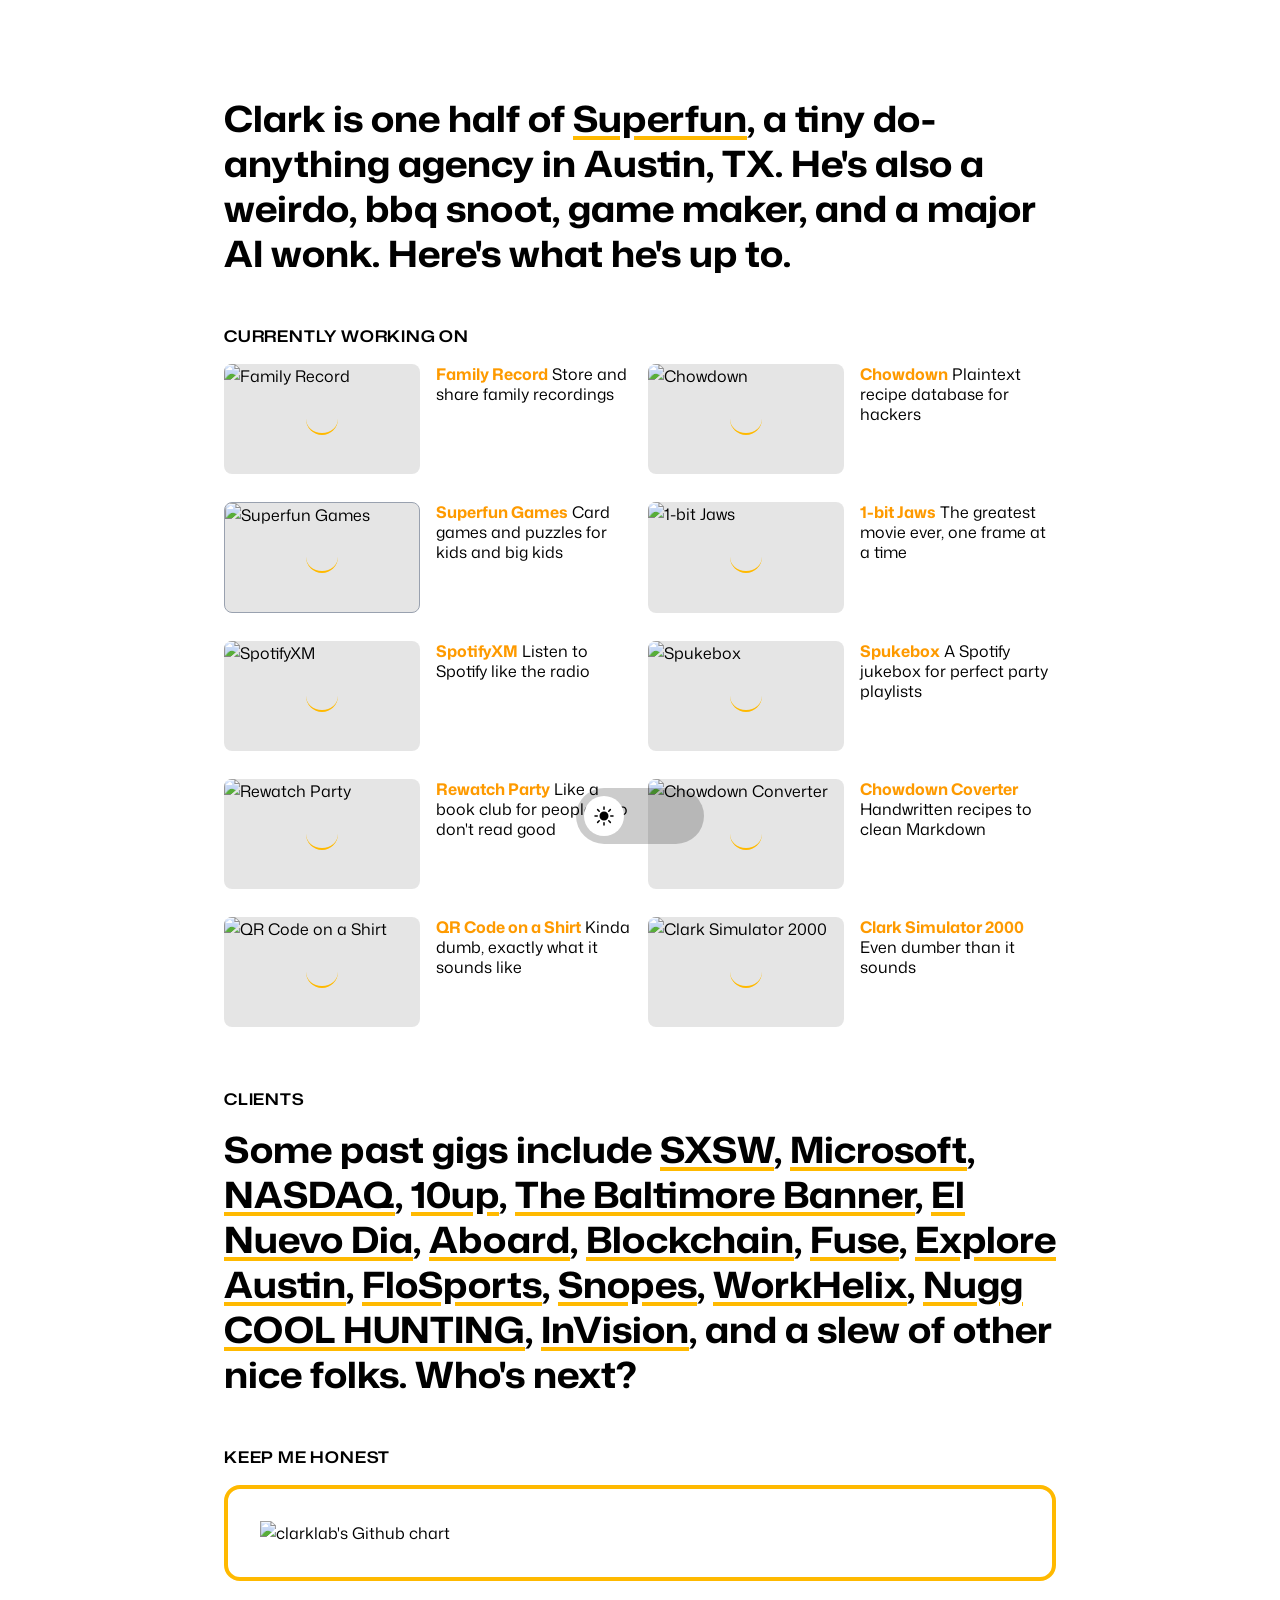
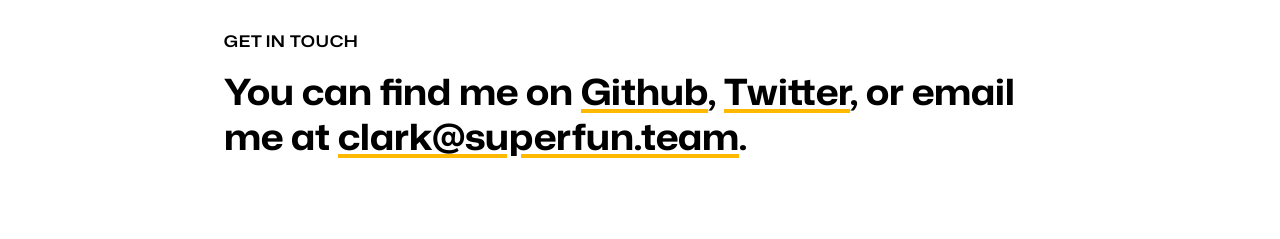
==== index.html @ 0347ea2f "style" ====
<!DOCTYPE html>
<html lang="en" class="light">
<head>
  <meta charset="UTF-8" />
  <meta name="viewport" content="width=device-width, initial-scale=1.0" />
  <title>Clarklab (The work of Clark Wimberly from Superfun)</title>
  <meta property="og:image" content="/unfurl.png">

  <link rel="preconnect" href="https://fonts.googleapis.com">
  <link rel="preconnect" href="https://fonts.gstatic.com" crossorigin>
  <link href="https://fonts.googleapis.com/css2?family=Mona+Sans:wdth,wght@75..125,200..900&display=swap" rel="stylesheet">
  <link href="https://fonts.googleapis.com/css2?family=Doto:wght@200..900&display=swap" rel="stylesheet">

  <!-- Monaspace fonts from Fontsource CDN -->
  <link href="https://cdn.jsdelivr.net/npm/@fontsource/monaspace-neon@5.2.5/index.css" rel="stylesheet">
  <link href="https://cdn.jsdelivr.net/npm/@fontsource/monaspace-argon@5.2.5/index.css" rel="stylesheet">
  <link href="https://cdn.jsdelivr.net/npm/@fontsource/monaspace-xenon@5.2.5/index.css" rel="stylesheet">
  <link href="https://cdn.jsdelivr.net/npm/@fontsource/monaspace-radon@5.2.5/index.css" rel="stylesheet">
  <link href="https://cdn.jsdelivr.net/npm/@fontsource/monaspace-krypton@5.2.5/index.css" rel="stylesheet">

  <link href="src/output.css" rel="stylesheet">
  
  <script type="module">
    import monaspaceFont from 'https://cdn.jsdelivr.net/npm/monaspace-font@0.0.2/+esm'
  </script>
</head>
<body class="light p-8 space-y-12 max-w-4xl mx-auto font-sans dark:bg-black ink:bg-gray-300 fun:bg-red-400">

  <section class="intro lead mt-8 md:mt-16">
    <h1 class="text-2xl sm:text-4xl leading-tight font-bold mb-4 font-stretch-semi-expanded">Clark is one half of <a target="_blank" href="https://superfun.team">Superfun</a>, a tiny do-anything agency in Austin, TX. He's also a weirdo, bbq snoot, game maker, and a major AI wonk. Here's what he's up to.</h1>
  </section>

  <section class="currently">
    <h1 class="text-base font-bold mb-4 font-stretch-expanded font-semibold uppercase tracking-wider">Currently Working On</h1>
    <ul class="space-y-1 grid grid-cols-1 md:grid-cols-2 gap-4">
      <li><a class="grid gap-4 grid-cols-2" target="_blank" href="https://familyrecord.app/">
        <div class="thumb aspect-video w-full bg-black/10 rounded-lg mb-2 flex items-center justify-center relative">
          <img src="https://familyrecord.app/images/social.png" class="absolute inset-0 w-full h-full object-cover rounded-lg z-10" alt="Family Record" />
          <div class="animate-spin rounded-full h-8 w-8 border-b-2 border-amber-400 z-1 relative"></div>
        </div>
        <p class="leading-tight"><strong>Family Record</strong> Store and share family recordings</p>
      </a></li>
      <li><a class="grid gap-4 grid-cols-2" target="_blank" href="https://chowdown.io">
        <div class="thumb aspect-video w-full bg-black/10 rounded-lg mb-2 flex items-center justify-center relative">
          <img src="https://chowdown.io/assets/social.png" class="absolute inset-0 w-full h-full object-cover rounded-lg z-10" alt="Chowdown" />
          <div class="animate-spin rounded-full h-8 w-8 border-b-2 border-amber-400 z-1 relative"></div>
        </div>
        <p class="leading-tight"><strong>Chowdown</strong> Plaintext recipe database for hackers</p>
      </a></li>
      <li><a class="grid gap-4 grid-cols-2" target="_blank" href="https://superfun.games">
        <div class="thumb aspect-video w-full bg-black/10 rounded-lg mb-2 flex items-center justify-center relative border border-gray-400">
          <img src="https://superfun.games/wp-content/themes/superfun-games/images/social.png" class="absolute inset-0 w-full h-full object-cover rounded-lg z-10" alt="Superfun Games" />
          <div class="animate-spin rounded-full h-8 w-8 border-b-2 border-amber-400 z-1 relative"></div>
        </div>
        <p class="leading-tight"><strong>Superfun Games</strong> Card games and puzzles for kids and big kids</p>
      </a></li>
      <li><a class="grid gap-4 grid-cols-2" target="_blank" href="https://jaws.superfun.games">
        <div class="thumb aspect-video w-full bg-black/10 rounded-lg mb-2 flex items-center justify-center relative">
          <img src="https://jaws.superfun.games/unfurl.png" class="absolute inset-0 w-full h-full object-cover rounded-lg z-10" alt="1-bit Jaws" />
          <div class="animate-spin rounded-full h-8 w-8 border-b-2 border-amber-400 z-1 relative"></div>
        </div>
        <p class="leading-tight"><strong>1-bit Jaws</strong> The greatest movie ever, one frame at a time</p>
      </a></li>
      <li><a class="grid gap-4 grid-cols-2" target="_blank" href="https://spotify-xm.superfun.games">
        <div class="thumb aspect-video w-full bg-black/10 rounded-lg mb-2 flex items-center justify-center relative">
          <img src="https://spotify-xm.superfun.games/unfurl.png" class="absolute inset-0 w-full h-full object-cover rounded-lg z-10" alt="SpotifyXM" />
          <div class="animate-spin rounded-full h-8 w-8 border-b-2 border-amber-400 z-1 relative"></div>
        </div>
        <p class="leading-tight"><strong>SpotifyXM</strong> Listen to Spotify like the radio</p>
      </a></li>
      <li><a class="grid gap-4 grid-cols-2" target="_blank" href="https://spukebox.superfun.games">
        <div class="thumb aspect-video w-full bg-black/10 rounded-lg mb-2 flex items-center justify-center relative">
          <img src="https://spukebox.superfun.games/unfurl.png" class="absolute inset-0 w-full h-full object-cover rounded-lg z-10" alt="Spukebox" />
          <div class="animate-spin rounded-full h-8 w-8 border-b-2 border-amber-400 z-1 relative"></div>
        </div>
        <p class="leading-tight"><strong>Spukebox</strong> A Spotify jukebox for perfect party playlists</p>
      </a></li>
      <li><a class="grid gap-4 grid-cols-2" target="_blank" href="https://rewatch.party">
        <div class="thumb aspect-video w-full bg-black/10 rounded-lg mb-2 flex items-center justify-center relative">
          <img src="https://rewatch.party/social-unfurl.png" class="absolute inset-0 w-full h-full object-cover rounded-lg z-10" alt="Rewatch Party" />
          <div class="animate-spin rounded-full h-8 w-8 border-b-2 border-amber-400 z-1 relative"></div>
        </div>
        <p class="leading-tight"><strong>Rewatch Party</strong> Like a book club for people who don't read good</p>
      </a></li>
      <li><a class="grid gap-4 grid-cols-2" target="_blank" href="https://make.chowdown.io">
        <div class="thumb aspect-video w-full bg-black/10 rounded-lg mb-2 flex items-center justify-center relative">
          <img src="https://make.chowdown.io/share-image.png" class="absolute inset-0 w-full h-full object-cover rounded-lg z-10" alt="Chowdown Converter" />
          <div class="animate-spin rounded-full h-8 w-8 border-b-2 border-amber-400 z-1 relative"></div>
        </div>
        <p class="leading-tight"><strong>Chowdown Coverter</strong> Handwritten recipes to clean Markdown</p>
      </a></li>
      <li><a class="grid gap-4 grid-cols-2" target="_blank" href="https://qrcodeonashirt.com">
        <div class="thumb aspect-video w-full bg-black/10 rounded-lg mb-2 flex items-center justify-center relative">
          <img src="https://qrcodeonashirt.com/social_unfurl.png" class="absolute inset-0 w-full h-full object-cover rounded-lg z-10" alt="QR Code on a Shirt" />
          <div class="animate-spin rounded-full h-8 w-8 border-b-2 border-amber-400 z-1 relative"></div>
        </div>
        <p class="leading-tight"><strong>QR Code on a Shirt</strong> Kinda dumb, exactly what it sounds like</p>
      </a></li>
      <li><a class="grid gap-4 grid-cols-2" target="_blank" href="https://clark-simulator-2000.superfun.games/">
        <div class="thumb aspect-video w-full bg-black/10 rounded-lg mb-2 flex items-center justify-center relative">
          <img src="https://clark-simulator-2000.superfun.games/assets/social.png" class="absolute inset-0 w-full h-full object-cover rounded-lg z-10" alt="Clark Simulator 2000" />
          <div class="animate-spin rounded-full h-8 w-8 border-b-2 border-amber-400 z-1 relative"></div>
        </div>
        <p class="leading-tight"><strong>Clark Simulator 2000</strong> Even dumber than it sounds</p>
      </a></li>
    
    </ul>
  </section>

  <section class="clients lead">
    <h1 class="text-base font-bold mb-4 font-stretch-expanded font-semibold uppercase tracking-wider">Clients</h1>
    <h1 class="text-2xl sm:text-4xl leading-tight font-bold mb-4 font-stretch-semi-expanded">Some past gigs include <a target="_blank" href="https://sxsw.com">SXSW</a>, <a target="_blank" href="https://microsoft.com">Microsoft</a>, <a target="_blank" href="https://nasdaq.com">NASDAQ</a>, <a target="_blank" href="https://10up.com">10up</a>, <a target="_blank" href="https://thebaltimorebanner.com">The Baltimore Banner</a>, <a target="_blank" href="https://www.elnuevodia.com/">El Nuevo Dia</a>, <a target="_blank" href="https://aboard.com">Aboard</a>, <a target="_blank" href="https://blockchain.com">Blockchain</a>, <a target="_blank" href="https://www.fuseautotech.com/">Fuse</a>, <a target="_blank" href="https://exploreaustin.org">Explore Austin</a>, <a target="_blank" href="https://www.flosports.tv/">FloSports</a>, <a target="_blank" href="https://snopes.com">Snopes</a>, <a target="_blank" href="https://workhelix.com">WorkHelix</a>, <a target="_blank" href="https://getnugg.com/">Nugg</a> <a target="_blank" href="https://coolhunting.com">COOL HUNTING</a>, <a target="_blank" href="https://invisionapp.com">InVision</a>, and a slew of other nice folks. Who's next?</h1>
  </section>

  <section class=github">
    <h1 class="text-base font-bold mb-4 font-stretch-expanded font-semibold uppercase tracking-wider">Keep me honest</h1>
    <div class="w-full p-3 sm:p-8 rounded-2xl border-4 border-amber-400 bg-white">
      <a target="_blank" href="https://github.com/clarklab"><img class="w-full" src="http://ghchart.rshah.org/clarklab" alt="clarklab's Github chart" /></a>
    </div>
  </section>

  <section class="contact lead">
    <h1 class="text-base font-bold mb-4 font-stretch-expanded font-semibold uppercase tracking-wider">Get in Touch</h1>
    <p class="text-2xl sm:text-4xl leading-tight font-bold mb-4 font-stretch-semi-expanded">You can find me on <a target="_blank" href="https://github.com/clarklab">Github</a>, <a target="_blank" href="https://x.com/clarklab">Twitter</a>, or email me at <a target="_blank" href="mailto:clark@superfun.games">clark@superfun.team</a>.</p>
  </section>

  <div class="toggle-container fixed inset-0 z-10 pointer-events-none">
  <div class="toggle-switch absolute bottom-2 left-1/2 -translate-x-1/2 z-10 p-2 rounded-full bg-black/20 dark:bg-white/20 w-32 cursor-pointer pointer-events-auto">
    <div class="pip bg-white rounded-full p-2 inline-flex items-center justify-center relative left-0 transition-all duration-300">
      <svg xmlns="http://www.w3.org/2000/svg" viewBox="0 0 24 24" fill="currentColor" class="light size-6">
        <path d="M12 2.25a.75.75 0 0 1 .75.75v2.25a.75.75 0 0 1-1.5 0V3a.75.75 0 0 1 .75-.75ZM7.5 12a4.5 4.5 0 1 1 9 0 4.5 4.5 0 0 1-9 0ZM18.894 6.166a.75.75 0 0 0-1.06-1.06l-1.591 1.59a.75.75 0 1 0 1.06 1.061l1.591-1.59ZM21.75 12a.75.75 0 0 1-.75.75h-2.25a.75.75 0 0 1 0-1.5H21a.75.75 0 0 1 .75.75ZM17.834 18.894a.75.75 0 0 0 1.06-1.06l-1.59-1.591a.75.75 0 1 0-1.061 1.06l1.59 1.591ZM12 18a.75.75 0 0 1 .75.75V21a.75.75 0 0 1-1.5 0v-2.25A.75.75 0 0 1 12 18ZM7.758 17.303a.75.75 0 0 0-1.061-1.06l-1.591 1.59a.75.75 0 0 0 1.06 1.061l1.591-1.59ZM6 12a.75.75 0 0 1-.75.75H3a.75.75 0 0 1 0-1.5h2.25A.75.75 0 0 1 6 12ZM6.697 7.757a.75.75 0 0 0 1.06-1.06l-1.59-1.591a.75.75 0 0 0-1.061 1.06l1.59 1.591Z" />
      </svg>

      <svg xmlns="http://www.w3.org/2000/svg" viewBox="0 0 24 24" fill="currentColor" class="dark hidden size-6 !text-black">
        <path fill-rule="evenodd" d="M9.528 1.718a.75.75 0 0 1 .162.819A8.97 8.97 0 0 0 9 6a9 9 0 0 0 9 9 8.97 8.97 0 0 0 3.463-.69.75.75 0 0 1 .981.98 10.503 10.503 0 0 1-9.694 6.46c-5.799 0-10.5-4.7-10.5-10.5 0-4.368 2.667-8.112 6.46-9.694a.75.75 0 0 1 .818.162Z" clip-rule="evenodd" />
      </svg>
      
      <svg xmlns="http://www.w3.org/2000/svg" viewBox="0 0 24 24" fill="currentColor" class="ink hidden size-6">
        <path fill-rule="evenodd" d="M2.25 6a3 3 0 0 1 3-3h13.5a3 3 0 0 1 3 3v12a3 3 0 0 1-3 3H5.25a3 3 0 0 1-3-3V6Zm3.97.97a.75.75 0 0 1 1.06 0l2.25 2.25a.75.75 0 0 1 0 1.06l-2.25 2.25a.75.75 0 0 1-1.06-1.06l1.72-1.72-1.72-1.72a.75.75 0 0 1 0-1.06Zm4.28 4.28a.75.75 0 0 0 0 1.5h3a.75.75 0 0 0 0-1.5h-3Z" clip-rule="evenodd" />
      </svg>
      
      <svg xmlns="http://www.w3.org/2000/svg" viewBox="0 0 24 24" fill="currentColor" class="fun hidden size-6">
        <path fill-rule="evenodd" d="M12 2.25c-5.385 0-9.75 4.365-9.75 9.75s4.365 9.75 9.75 9.75 9.75-4.365 9.75-9.75S17.385 2.25 12 2.25Zm-2.625 6c-.54 0-.828.419-.936.634a1.96 1.96 0 0 0-.189.866c0 .298.059.605.189.866.108.215.395.634.936.634.54 0 .828-.419.936-.634.13-.26.189-.568.189-.866 0-.298-.059-.605-.189-.866-.108-.215-.395-.634-.936-.634Zm4.314.634c.108-.215.395-.634.936-.634.54 0 .828.419.936.634.13.26.189.568.189.866 0 .298-.059.605-.189.866-.108.215-.395.634-.936.634-.54 0-.828-.419-.936-.634a1.96 1.96 0 0 1-.189-.866c0-.298.059-.605.189-.866Zm2.023 6.828a.75.75 0 1 0-1.06-1.06 3.75 3.75 0 0 1-5.304 0 .75.75 0 0 0-1.06 1.06 5.25 5.25 0 0 0 7.424 0Z" clip-rule="evenodd" />
      </svg>
    </div>
  </div>
  </div>

  <div id="shade" class="fixed inset-0 z-1"></div>

  <script src="https://cdn.jsdelivr.net/npm/three@0.134.0/build/three.min.js"></script>
<script src="https://cdn.jsdelivr.net/npm/vanta@0.5.24/dist/vanta.dots.min.js"></script>
<script>
let vantaEffect = VANTA.DOTS({
  el: "#shade",
  mouseControls: true,
  touchControls: true,
  gyroControls: false,
  minHeight: 200.00,
  minWidth: 200.00,
  scale: 1.00,
  scaleMobile: 1.00,
  color: 0xffb900,
  color2: 0xffb900,
  backgroundColor: 0xffffff,
  showLines: false
})
</script>

<script>
  document.addEventListener('DOMContentLoaded', () => {
    const toggleSwitch = document.querySelector('.toggle-switch');
    const pip = document.querySelector('.pip');
    const lightIcon = document.querySelector('svg.light');
    const darkIcon = document.querySelector('svg.dark');
    const inkIcon = document.querySelector('svg.ink');
    const funIcon = document.querySelector('svg.fun');
    const body = document.body;
    const html = document.documentElement;

    // Define the states
    const states = ['light', 'dark', 'ink', 'fun'];
    const positions = ['left-0', 'left-[1.5rem]', 'left-[3rem]', 'left-[4.5rem]'];
    const icons = [lightIcon, darkIcon, inkIcon, funIcon];
    const backgroundColors = [0xffffff, 0x000000, 0xd1d5dc, 0xff6467]; // light, dark, ink, fun

    // Load saved state from localStorage, default to 0 (light)
    let currentState = parseInt(localStorage.getItem('monaspace-theme') || '0');
    
    // Apply the saved state on page load
    function applyState(state) {
      // Hide all icons first
      icons.forEach(icon => icon.classList.add('hidden'));
      // Remove all position classes
      positions.forEach(pos => pip.classList.remove(pos));
      // Remove all state classes
      states.forEach(st => {
        body.classList.remove(st);
        html.classList.remove(st);
      });

      // Apply current state
      icons[state].classList.remove('hidden');
      pip.classList.add(positions[state]);
      body.classList.add(states[state]);
      html.classList.add(states[state]);

      // Update VANTA background color
      if (vantaEffect) {
        vantaEffect.setOptions({
          backgroundColor: backgroundColors[state]
        });
      }
    }

    // Apply the initial state
    applyState(currentState);

    toggleSwitch.addEventListener('click', () => {
      // Hide current icon
      icons[currentState].classList.add('hidden');
      
      // Remove current position class from pip
      pip.classList.remove(positions[currentState]);
      
      // Remove current state class from body and html
      body.classList.remove(states[currentState]);
      html.classList.remove(states[currentState]);

      // Move to next state (loop back to 0 after 3)
      currentState = (currentState + 1) % 4;
      
      // Save to localStorage
      localStorage.setItem('monaspace-theme', currentState.toString());

      // Show new icon
      icons[currentState].classList.remove('hidden');
      
      // Add new position class to pip
      pip.classList.add(positions[currentState]);
      
      // Add new state class to body and html
      body.classList.add(states[currentState]);
      html.classList.add(states[currentState]);

      // Update VANTA background color
      if (vantaEffect) {
        vantaEffect.setOptions({
          backgroundColor: backgroundColors[currentState]
        });
      }
    });

    const allLinks = document.querySelectorAll('a');

    allLinks.forEach(link => {
      link.addEventListener('mouseenter', () => {
        allLinks.forEach(otherLink => {
          if (otherLink !== link) {
            otherLink.classList.add('not-hover');
          }
        });
      });

      link.addEventListener('mouseleave', () => {
        allLinks.forEach(otherLink => {
          otherLink.classList.remove('not-hover');
        });
      });
    });
  });
</script>
  
</body>
</html>
---- src/output.css ----
/*! tailwindcss v4.1.10 | MIT License | https://tailwindcss.com */
@layer properties;
@layer theme, base, components, utilities;
@layer theme {
  :root, :host {
    --font-sans: ui-sans-serif, system-ui, sans-serif, "Apple Color Emoji",
      "Segoe UI Emoji", "Segoe UI Symbol", "Noto Color Emoji";
    --font-mono: ui-monospace, SFMono-Regular, Menlo, Monaco, Consolas, "Liberation Mono",
      "Courier New", monospace;
    --color-red-400: oklch(70.4% 0.191 22.216);
    --color-red-800: oklch(44.4% 0.177 26.899);
    --color-amber-400: oklch(82.8% 0.189 84.429);
    --color-amber-500: oklch(76.9% 0.188 70.08);
    --color-yellow-400: oklch(85.2% 0.199 91.936);
    --color-gray-300: oklch(87.2% 0.01 258.338);
    --color-gray-400: oklch(70.7% 0.022 261.325);
    --color-gray-800: oklch(27.8% 0.033 256.848);
    --color-black: #000;
    --color-white: #fff;
    --spacing: 0.25rem;
    --container-4xl: 56rem;
    --text-base: 1rem;
    --text-base--line-height: calc(1.5 / 1);
    --text-2xl: 1.5rem;
    --text-2xl--line-height: calc(2 / 1.5);
    --text-4xl: 2.25rem;
    --text-4xl--line-height: calc(2.5 / 2.25);
    --font-weight-normal: 400;
    --font-weight-semibold: 600;
    --font-weight-bold: 700;
    --tracking-wider: 0.05em;
    --leading-tight: 1.25;
    --radius-lg: 0.5rem;
    --radius-2xl: 1rem;
    --animate-spin: spin 1s linear infinite;
    --aspect-video: 16 / 9;
    --default-transition-duration: 150ms;
    --default-transition-timing-function: cubic-bezier(0.4, 0, 0.2, 1);
    --default-font-family: var(--font-sans);
    --default-mono-font-family: var(--font-mono);
  }
}
@layer base {
  *, ::after, ::before, ::backdrop, ::file-selector-button {
    box-sizing: border-box;
    margin: 0;
    padding: 0;
    border: 0 solid;
  }
  html, :host {
    line-height: 1.5;
    -webkit-text-size-adjust: 100%;
    tab-size: 4;
    font-family: var(--default-font-family, ui-sans-serif, system-ui, sans-serif, "Apple Color Emoji", "Segoe UI Emoji", "Segoe UI Symbol", "Noto Color Emoji");
    font-feature-settings: var(--default-font-feature-settings, normal);
    font-variation-settings: var(--default-font-variation-settings, normal);
    -webkit-tap-highlight-color: transparent;
  }
  hr {
    height: 0;
    color: inherit;
    border-top-width: 1px;
  }
  abbr:where([title]) {
    -webkit-text-decoration: underline dotted;
    text-decoration: underline dotted;
  }
  h1, h2, h3, h4, h5, h6 {
    font-size: inherit;
    font-weight: inherit;
  }
  a {
    color: inherit;
    -webkit-text-decoration: inherit;
    text-decoration: inherit;
  }
  b, strong {
    font-weight: bolder;
  }
  code, kbd, samp, pre {
    font-family: var(--default-mono-font-family, ui-monospace, SFMono-Regular, Menlo, Monaco, Consolas, "Liberation Mono", "Courier New", monospace);
    font-feature-settings: var(--default-mono-font-feature-settings, normal);
    font-variation-settings: var(--default-mono-font-variation-settings, normal);
    font-size: 1em;
  }
  small {
    font-size: 80%;
  }
  sub, sup {
    font-size: 75%;
    line-height: 0;
    position: relative;
    vertical-align: baseline;
  }
  sub {
    bottom: -0.25em;
  }
  sup {
    top: -0.5em;
  }
  table {
    text-indent: 0;
    border-color: inherit;
    border-collapse: collapse;
  }
  :-moz-focusring {
    outline: auto;
  }
  progress {
    vertical-align: baseline;
  }
  summary {
    display: list-item;
  }
  ol, ul, menu {
    list-style: none;
  }
  img, svg, video, canvas, audio, iframe, embed, object {
    display: block;
    vertical-align: middle;
  }
  img, video {
    max-width: 100%;
    height: auto;
  }
  button, input, select, optgroup, textarea, ::file-selector-button {
    font: inherit;
    font-feature-settings: inherit;
    font-variation-settings: inherit;
    letter-spacing: inherit;
    color: inherit;
    border-radius: 0;
    background-color: transparent;
    opacity: 1;
  }
  :where(select:is([multiple], [size])) optgroup {
    font-weight: bolder;
  }
  :where(select:is([multiple], [size])) optgroup option {
    padding-inline-start: 20px;
  }
  ::file-selector-button {
    margin-inline-end: 4px;
  }
  ::placeholder {
    opacity: 1;
  }
  @supports (not (-webkit-appearance: -apple-pay-button))  or (contain-intrinsic-size: 1px) {
    ::placeholder {
      color: currentcolor;
      @supports (color: color-mix(in lab, red, red)) {
        color: color-mix(in oklab, currentcolor 50%, transparent);
      }
    }
  }
  textarea {
    resize: vertical;
  }
  ::-webkit-search-decoration {
    -webkit-appearance: none;
  }
  ::-webkit-date-and-time-value {
    min-height: 1lh;
    text-align: inherit;
  }
  ::-webkit-datetime-edit {
    display: inline-flex;
  }
  ::-webkit-datetime-edit-fields-wrapper {
    padding: 0;
  }
  ::-webkit-datetime-edit, ::-webkit-datetime-edit-year-field, ::-webkit-datetime-edit-month-field, ::-webkit-datetime-edit-day-field, ::-webkit-datetime-edit-hour-field, ::-webkit-datetime-edit-minute-field, ::-webkit-datetime-edit-second-field, ::-webkit-datetime-edit-millisecond-field, ::-webkit-datetime-edit-meridiem-field {
    padding-block: 0;
  }
  :-moz-ui-invalid {
    box-shadow: none;
  }
  button, input:where([type="button"], [type="reset"], [type="submit"]), ::file-selector-button {
    appearance: button;
  }
  ::-webkit-inner-spin-button, ::-webkit-outer-spin-button {
    height: auto;
  }
  [hidden]:where(:not([hidden="until-found"])) {
    display: none !important;
  }
}
@layer utilities {
  .pointer-events-auto {
    pointer-events: auto;
  }
  .pointer-events-none {
    pointer-events: none;
  }
  .visible {
    visibility: visible;
  }
  .absolute {
    position: absolute;
  }
  .fixed {
    position: fixed;
  }
  .relative {
    position: relative;
  }
  .inset-0 {
    inset: calc(var(--spacing) * 0);
  }
  .bottom-2 {
    bottom: calc(var(--spacing) * 2);
  }
  .bottom-8 {
    bottom: calc(var(--spacing) * 8);
  }
  .left-0 {
    left: calc(var(--spacing) * 0);
  }
  .left-1\/2 {
    left: calc(1/2 * 100%);
  }
  .left-\[1\.5rem\] {
    left: 1.5rem;
  }
  .left-\[3rem\] {
    left: 3rem;
  }
  .left-\[4\.5rem\] {
    left: 4.5rem;
  }
  .z-1 {
    z-index: 1;
  }
  .z-10 {
    z-index: 10;
  }
  .col-4 {
    grid-column: 4;
  }
  .col-8 {
    grid-column: 8;
  }
  .container {
    width: 100%;
    @media (width >= 40rem) {
      max-width: 40rem;
    }
    @media (width >= 48rem) {
      max-width: 48rem;
    }
    @media (width >= 64rem) {
      max-width: 64rem;
    }
    @media (width >= 80rem) {
      max-width: 80rem;
    }
    @media (width >= 96rem) {
      max-width: 96rem;
    }
  }
  .mx-auto {
    margin-inline: auto;
  }
  .mt-8 {
    margin-top: calc(var(--spacing) * 8);
  }
  .mb-2 {
    margin-bottom: calc(var(--spacing) * 2);
  }
  .mb-4 {
    margin-bottom: calc(var(--spacing) * 4);
  }
  .flex {
    display: flex;
  }
  .grid {
    display: grid;
  }
  .hidden {
    display: none;
  }
  .inline-flex {
    display: inline-flex;
  }
  .table {
    display: table;
  }
  .aspect-video {
    aspect-ratio: var(--aspect-video);
  }
  .size-6 {
    width: calc(var(--spacing) * 6);
    height: calc(var(--spacing) * 6);
  }
  .h-8 {
    height: calc(var(--spacing) * 8);
  }
  .h-dvh {
    height: 100dvh;
  }
  .h-full {
    height: 100%;
  }
  .w-8 {
    width: calc(var(--spacing) * 8);
  }
  .w-32 {
    width: calc(var(--spacing) * 32);
  }
  .w-full {
    width: 100%;
  }
  .max-w-4xl {
    max-width: var(--container-4xl);
  }
  .-translate-x-1\/2 {
    --tw-translate-x: calc(calc(1/2 * 100%) * -1);
    translate: var(--tw-translate-x) var(--tw-translate-y);
  }
  .transform {
    transform: var(--tw-rotate-x,) var(--tw-rotate-y,) var(--tw-rotate-z,) var(--tw-skew-x,) var(--tw-skew-y,);
  }
  .animate-spin {
    animation: var(--animate-spin);
  }
  .cursor-pointer {
    cursor: pointer;
  }
  .resize {
    resize: both;
  }
  .grid-cols-1 {
    grid-template-columns: repeat(1, minmax(0, 1fr));
  }
  .grid-cols-2 {
    grid-template-columns: repeat(2, minmax(0, 1fr));
  }
  .items-center {
    align-items: center;
  }
  .justify-center {
    justify-content: center;
  }
  .gap-4 {
    gap: calc(var(--spacing) * 4);
  }
  .space-y-1 {
    :where(& > :not(:last-child)) {
      --tw-space-y-reverse: 0;
      margin-block-start: calc(calc(var(--spacing) * 1) * var(--tw-space-y-reverse));
      margin-block-end: calc(calc(var(--spacing) * 1) * calc(1 - var(--tw-space-y-reverse)));
    }
  }
  .space-y-12 {
    :where(& > :not(:last-child)) {
      --tw-space-y-reverse: 0;
      margin-block-start: calc(calc(var(--spacing) * 12) * var(--tw-space-y-reverse));
      margin-block-end: calc(calc(var(--spacing) * 12) * calc(1 - var(--tw-space-y-reverse)));
    }
  }
  .rounded-2xl {
    border-radius: var(--radius-2xl);
  }
  .rounded-full {
    border-radius: calc(infinity * 1px);
  }
  .rounded-lg {
    border-radius: var(--radius-lg);
  }
  .border {
    border-style: var(--tw-border-style);
    border-width: 1px;
  }
  .border-4 {
    border-style: var(--tw-border-style);
    border-width: 4px;
  }
  .border-b-2 {
    border-bottom-style: var(--tw-border-style);
    border-bottom-width: 2px;
  }
  .border-amber-400 {
    border-color: var(--color-amber-400);
  }
  .border-gray-400 {
    border-color: var(--color-gray-400);
  }
  .bg-black\/10 {
    background-color: color-mix(in srgb, #000 10%, transparent);
    @supports (color: color-mix(in lab, red, red)) {
      background-color: color-mix(in oklab, var(--color-black) 10%, transparent);
    }
  }
  .bg-black\/20 {
    background-color: color-mix(in srgb, #000 20%, transparent);
    @supports (color: color-mix(in lab, red, red)) {
      background-color: color-mix(in oklab, var(--color-black) 20%, transparent);
    }
  }
  .bg-white {
    background-color: var(--color-white);
  }
  .object-cover {
    object-fit: cover;
  }
  .p-2 {
    padding: calc(var(--spacing) * 2);
  }
  .p-3 {
    padding: calc(var(--spacing) * 3);
  }
  .p-8 {
    padding: calc(var(--spacing) * 8);
  }
  .font-sans {
    font-family: var(--font-sans);
  }
  .text-2xl {
    font-size: var(--text-2xl);
    line-height: var(--tw-leading, var(--text-2xl--line-height));
  }
  .text-base {
    font-size: var(--text-base);
    line-height: var(--tw-leading, var(--text-base--line-height));
  }
  .leading-tight {
    --tw-leading: var(--leading-tight);
    line-height: var(--leading-tight);
  }
  .font-bold {
    --tw-font-weight: var(--font-weight-bold);
    font-weight: var(--font-weight-bold);
  }
  .font-semibold {
    --tw-font-weight: var(--font-weight-semibold);
    font-weight: var(--font-weight-semibold);
  }
  .tracking-wider {
    --tw-tracking: var(--tracking-wider);
    letter-spacing: var(--tracking-wider);
  }
  .\!text-black {
    color: var(--color-black) !important;
  }
  .uppercase {
    text-transform: uppercase;
  }
  .font-stretch-expanded {
    font-stretch: expanded;
  }
  .font-stretch-semi-expanded {
    font-stretch: semi-expanded;
  }
  .transition-all {
    transition-property: all;
    transition-timing-function: var(--tw-ease, var(--default-transition-timing-function));
    transition-duration: var(--tw-duration, var(--default-transition-duration));
  }
  .duration-300 {
    --tw-duration: 300ms;
    transition-duration: 300ms;
  }
  .sm\:p-8 {
    @media (width >= 40rem) {
      padding: calc(var(--spacing) * 8);
    }
  }
  .sm\:text-4xl {
    @media (width >= 40rem) {
      font-size: var(--text-4xl);
      line-height: var(--tw-leading, var(--text-4xl--line-height));
    }
  }
  .md\:mt-16 {
    @media (width >= 48rem) {
      margin-top: calc(var(--spacing) * 16);
    }
  }
  .md\:grid-cols-2 {
    @media (width >= 48rem) {
      grid-template-columns: repeat(2, minmax(0, 1fr));
    }
  }
  .dark\:bg-black {
    &:where(.dark, .dark *) {
      background-color: var(--color-black);
    }
  }
  .dark\:bg-white\/20 {
    &:where(.dark, .dark *) {
      background-color: color-mix(in srgb, #fff 20%, transparent);
      @supports (color: color-mix(in lab, red, red)) {
        background-color: color-mix(in oklab, var(--color-white) 20%, transparent);
      }
    }
  }
  .ink\:bg-gray-300 {
    &:where(.ink, .ink *) {
      background-color: var(--color-gray-300);
    }
  }
  .fun\:bg-red-400 {
    &:where(.fun, .fun *) {
      background-color: var(--color-red-400);
    }
  }
}
body {
  font-family: "Mona Sans", sans-serif;
}
section {
  position: relative;
  z-index: 10;
}
.currently a strong {
  --tw-font-weight: var(--font-weight-bold);
  font-weight: var(--font-weight-bold);
  color: var(--color-amber-500);
  transition-property: all;
  transition-timing-function: var(--tw-ease, var(--default-transition-timing-function));
  transition-duration: var(--tw-duration, var(--default-transition-duration));
  --tw-duration: 300ms;
  transition-duration: 300ms;
}
.lead a {
  text-decoration-line: underline;
  text-decoration-color: var(--color-amber-400);
  text-decoration-thickness: 4px;
  text-underline-offset: 4px;
  transition-property: all;
  transition-timing-function: var(--tw-ease, var(--default-transition-timing-function));
  transition-duration: var(--tw-duration, var(--default-transition-duration));
  --tw-duration: 300ms;
  transition-duration: 300ms;
}
a.not-hover {
  text-decoration-color: color-mix(in srgb, oklch(82.8% 0.189 84.429) 20%, transparent);
  @supports (color: color-mix(in lab, red, red)) {
    text-decoration-color: color-mix(in oklab, var(--color-amber-400) 20%, transparent);
  }
}
.dark {
  color: var(--color-white);
}
.dark .lead a {
  text-decoration-color: var(--color-yellow-400);
}
.dark .currently a strong {
  color: var(--color-yellow-400);
}
.dark .border-amber-400 {
  border-color: var(--color-yellow-400);
}
.dark a.not-hover {
  text-decoration-color: color-mix(in srgb, oklch(85.2% 0.199 91.936) 20%, transparent);
  @supports (color: color-mix(in lab, red, red)) {
    text-decoration-color: color-mix(in oklab, var(--color-yellow-400) 20%, transparent);
  }
}
.ink {
  font-family: "Doto", sans-serif;
  font-optical-sizing: auto;
  font-weight: 800;
  font-style: normal;
  font-variation-settings: "ROND" 0;
  color: var(--color-gray-800);
}
.ink img, .ink .thumb {
  --tw-grayscale: grayscale(100%);
  filter: var(--tw-blur,) var(--tw-brightness,) var(--tw-contrast,) var(--tw-grayscale,) var(--tw-hue-rotate,) var(--tw-invert,) var(--tw-saturate,) var(--tw-sepia,) var(--tw-drop-shadow,);
}
.ink .currently a {
  --tw-font-weight: var(--font-weight-normal);
  font-weight: var(--font-weight-normal);
}
.ink .currently a strong {
  --tw-font-weight: var(--font-weight-bold);
  font-weight: var(--font-weight-bold);
  color: var(--color-gray-800);
}
.ink .lead a {
  text-decoration-color: var(--color-gray-800);
}
.ink .border-amber-400 {
  border-color: var(--color-gray-800);
}
.ink a.not-hover {
  text-decoration-style: dashed;
}
.ink #shade {
  display: none;
}
.fun {
  font-family: "Monaspace Radon", sans-serif;
  font-optical-sizing: auto;
  font-weight: 600;
}
.fun .lead a {
  text-decoration-color: var(--color-white);
}
.fun .currently a strong {
  color: var(--color-white);
}
.fun .border-amber-400 {
  border-color: var(--color-red-800);
}
.fun a.not-hover {
  text-decoration-color: color-mix(in srgb, #fff 20%, transparent);
  @supports (color: color-mix(in lab, red, red)) {
    text-decoration-color: color-mix(in oklab, var(--color-white) 20%, transparent);
  }
}
@property --tw-translate-x {
  syntax: "*";
  inherits: false;
  initial-value: 0;
}
@property --tw-translate-y {
  syntax: "*";
  inherits: false;
  initial-value: 0;
}
@property --tw-translate-z {
  syntax: "*";
  inherits: false;
  initial-value: 0;
}
@property --tw-rotate-x {
  syntax: "*";
  inherits: false;
}
@property --tw-rotate-y {
  syntax: "*";
  inherits: false;
}
@property --tw-rotate-z {
  syntax: "*";
  inherits: false;
}
@property --tw-skew-x {
  syntax: "*";
  inherits: false;
}
@property --tw-skew-y {
  syntax: "*";
  inherits: false;
}
@property --tw-space-y-reverse {
  syntax: "*";
  inherits: false;
  initial-value: 0;
}
@property --tw-border-style {
  syntax: "*";
  inherits: false;
  initial-value: solid;
}
@property --tw-leading {
  syntax: "*";
  inherits: false;
}
@property --tw-font-weight {
  syntax: "*";
  inherits: false;
}
@property --tw-tracking {
  syntax: "*";
  inherits: false;
}
@property --tw-duration {
  syntax: "*";
  inherits: false;
}
@property --tw-blur {
  syntax: "*";
  inherits: false;
}
@property --tw-brightness {
  syntax: "*";
  inherits: false;
}
@property --tw-contrast {
  syntax: "*";
  inherits: false;
}
@property --tw-grayscale {
  syntax: "*";
  inherits: false;
}
@property --tw-hue-rotate {
  syntax: "*";
  inherits: false;
}
@property --tw-invert {
  syntax: "*";
  inherits: false;
}
@property --tw-opacity {
  syntax: "*";
  inherits: false;
}
@property --tw-saturate {
  syntax: "*";
  inherits: false;
}
@property --tw-sepia {
  syntax: "*";
  inherits: false;
}
@property --tw-drop-shadow {
  syntax: "*";
  inherits: false;
}
@property --tw-drop-shadow-color {
  syntax: "*";
  inherits: false;
}
@property --tw-drop-shadow-alpha {
  syntax: "<percentage>";
  inherits: false;
  initial-value: 100%;
}
@property --tw-drop-shadow-size {
  syntax: "*";
  inherits: false;
}
@keyframes spin {
  to {
    transform: rotate(360deg);
  }
}
@layer properties {
  @supports ((-webkit-hyphens: none) and (not (margin-trim: inline))) or ((-moz-orient: inline) and (not (color:rgb(from red r g b)))) {
    *, ::before, ::after, ::backdrop {
      --tw-translate-x: 0;
      --tw-translate-y: 0;
      --tw-translate-z: 0;
      --tw-rotate-x: initial;
      --tw-rotate-y: initial;
      --tw-rotate-z: initial;
      --tw-skew-x: initial;
      --tw-skew-y: initial;
      --tw-space-y-reverse: 0;
      --tw-border-style: solid;
      --tw-leading: initial;
      --tw-font-weight: initial;
      --tw-tracking: initial;
      --tw-duration: initial;
      --tw-blur: initial;
      --tw-brightness: initial;
      --tw-contrast: initial;
      --tw-grayscale: initial;
      --tw-hue-rotate: initial;
      --tw-invert: initial;
      --tw-opacity: initial;
      --tw-saturate: initial;
      --tw-sepia: initial;
      --tw-drop-shadow: initial;
      --tw-drop-shadow-color: initial;
      --tw-drop-shadow-alpha: 100%;
      --tw-drop-shadow-size: initial;
    }
  }
}
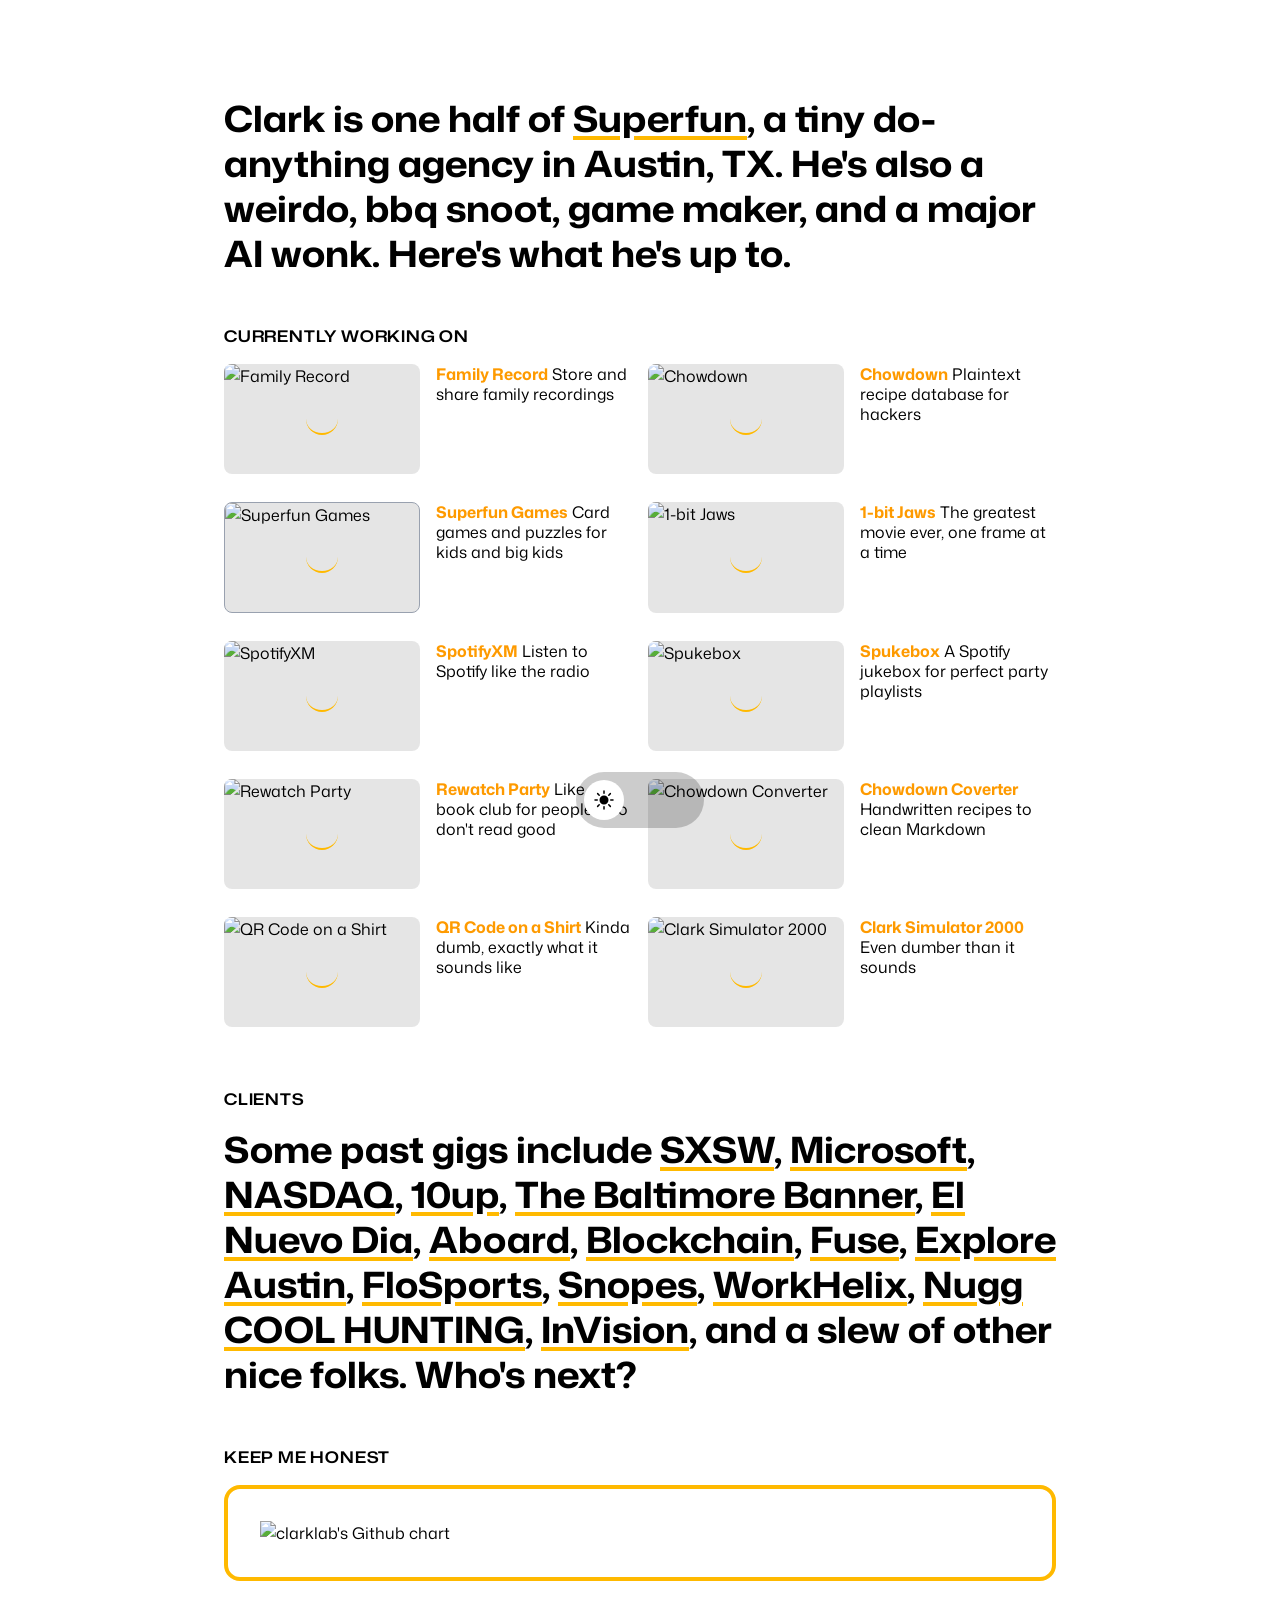
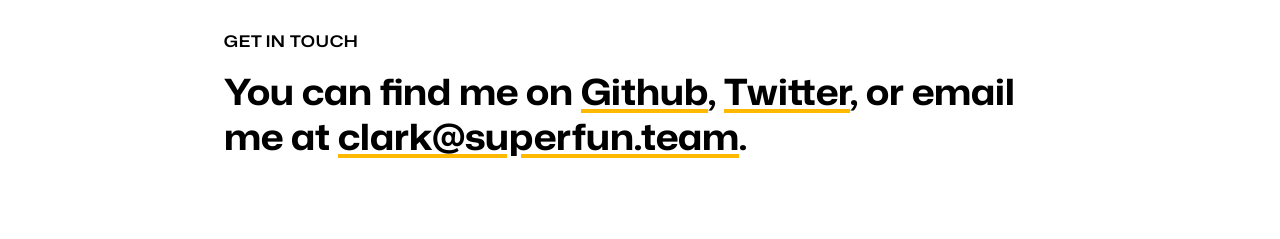
==== commit 347625a5: "style" ====
--- a/index.html
+++ b/index.html
@@ -124,8 +124,8 @@
     <p class="text-2xl sm:text-4xl leading-tight font-bold mb-4 font-stretch-semi-expanded">You can find me on <a target="_blank" href="https://github.com/clarklab">Github</a>, <a target="_blank" href="https://x.com/clarklab">Twitter</a>, or email me at <a target="_blank" href="mailto:clark@superfun.games">clark@superfun.team</a>.</p>
   </section>
 
-  <div class="toggle-container fixed inset-0 z-10 pointer-events-none">
-  <div class="toggle-switch absolute bottom-2 left-1/2 -translate-x-1/2 z-10 p-2 rounded-full bg-black/20 dark:bg-white/20 w-32 cursor-pointer pointer-events-auto">
+  <div class="toggle-container fixed top-0 bottom-0 left-0 right-0 z-10 pointer-events-none">
+  <div class="toggle-switch absolute bottom-6 left-1/2 -translate-x-1/2 z-10 p-2 rounded-full bg-black/20 dark:bg-white/20 w-32 cursor-pointer pointer-events-auto">
     <div class="pip bg-white rounded-full p-2 inline-flex items-center justify-center relative left-0 transition-all duration-300">
       <svg xmlns="http://www.w3.org/2000/svg" viewBox="0 0 24 24" fill="currentColor" class="light size-6">
         <path d="M12 2.25a.75.75 0 0 1 .75.75v2.25a.75.75 0 0 1-1.5 0V3a.75.75 0 0 1 .75-.75ZM7.5 12a4.5 4.5 0 1 1 9 0 4.5 4.5 0 0 1-9 0ZM18.894 6.166a.75.75 0 0 0-1.06-1.06l-1.591 1.59a.75.75 0 1 0 1.06 1.061l1.591-1.59ZM21.75 12a.75.75 0 0 1-.75.75h-2.25a.75.75 0 0 1 0-1.5H21a.75.75 0 0 1 .75.75ZM17.834 18.894a.75.75 0 0 0 1.06-1.06l-1.59-1.591a.75.75 0 1 0-1.061 1.06l1.59 1.591ZM12 18a.75.75 0 0 1 .75.75V21a.75.75 0 0 1-1.5 0v-2.25A.75.75 0 0 1 12 18ZM7.758 17.303a.75.75 0 0 0-1.061-1.06l-1.591 1.59a.75.75 0 0 0 1.06 1.061l1.591-1.59ZM6 12a.75.75 0 0 1-.75.75H3a.75.75 0 0 1 0-1.5h2.25A.75.75 0 0 1 6 12ZM6.697 7.757a.75.75 0 0 0 1.06-1.06l-1.59-1.591a.75.75 0 0 0-1.061 1.06l1.59 1.591Z" />
--- a/src/output.css
+++ b/src/output.css
@@ -207,8 +207,20 @@
   .inset-0 {
     inset: calc(var(--spacing) * 0);
   }
+  .top-0 {
+    top: calc(var(--spacing) * 0);
+  }
+  .right-0 {
+    right: calc(var(--spacing) * 0);
+  }
+  .bottom-0 {
+    bottom: calc(var(--spacing) * 0);
+  }
   .bottom-2 {
     bottom: calc(var(--spacing) * 2);
+  }
+  .bottom-6 {
+    bottom: calc(var(--spacing) * 6);
   }
   .bottom-8 {
     bottom: calc(var(--spacing) * 8);
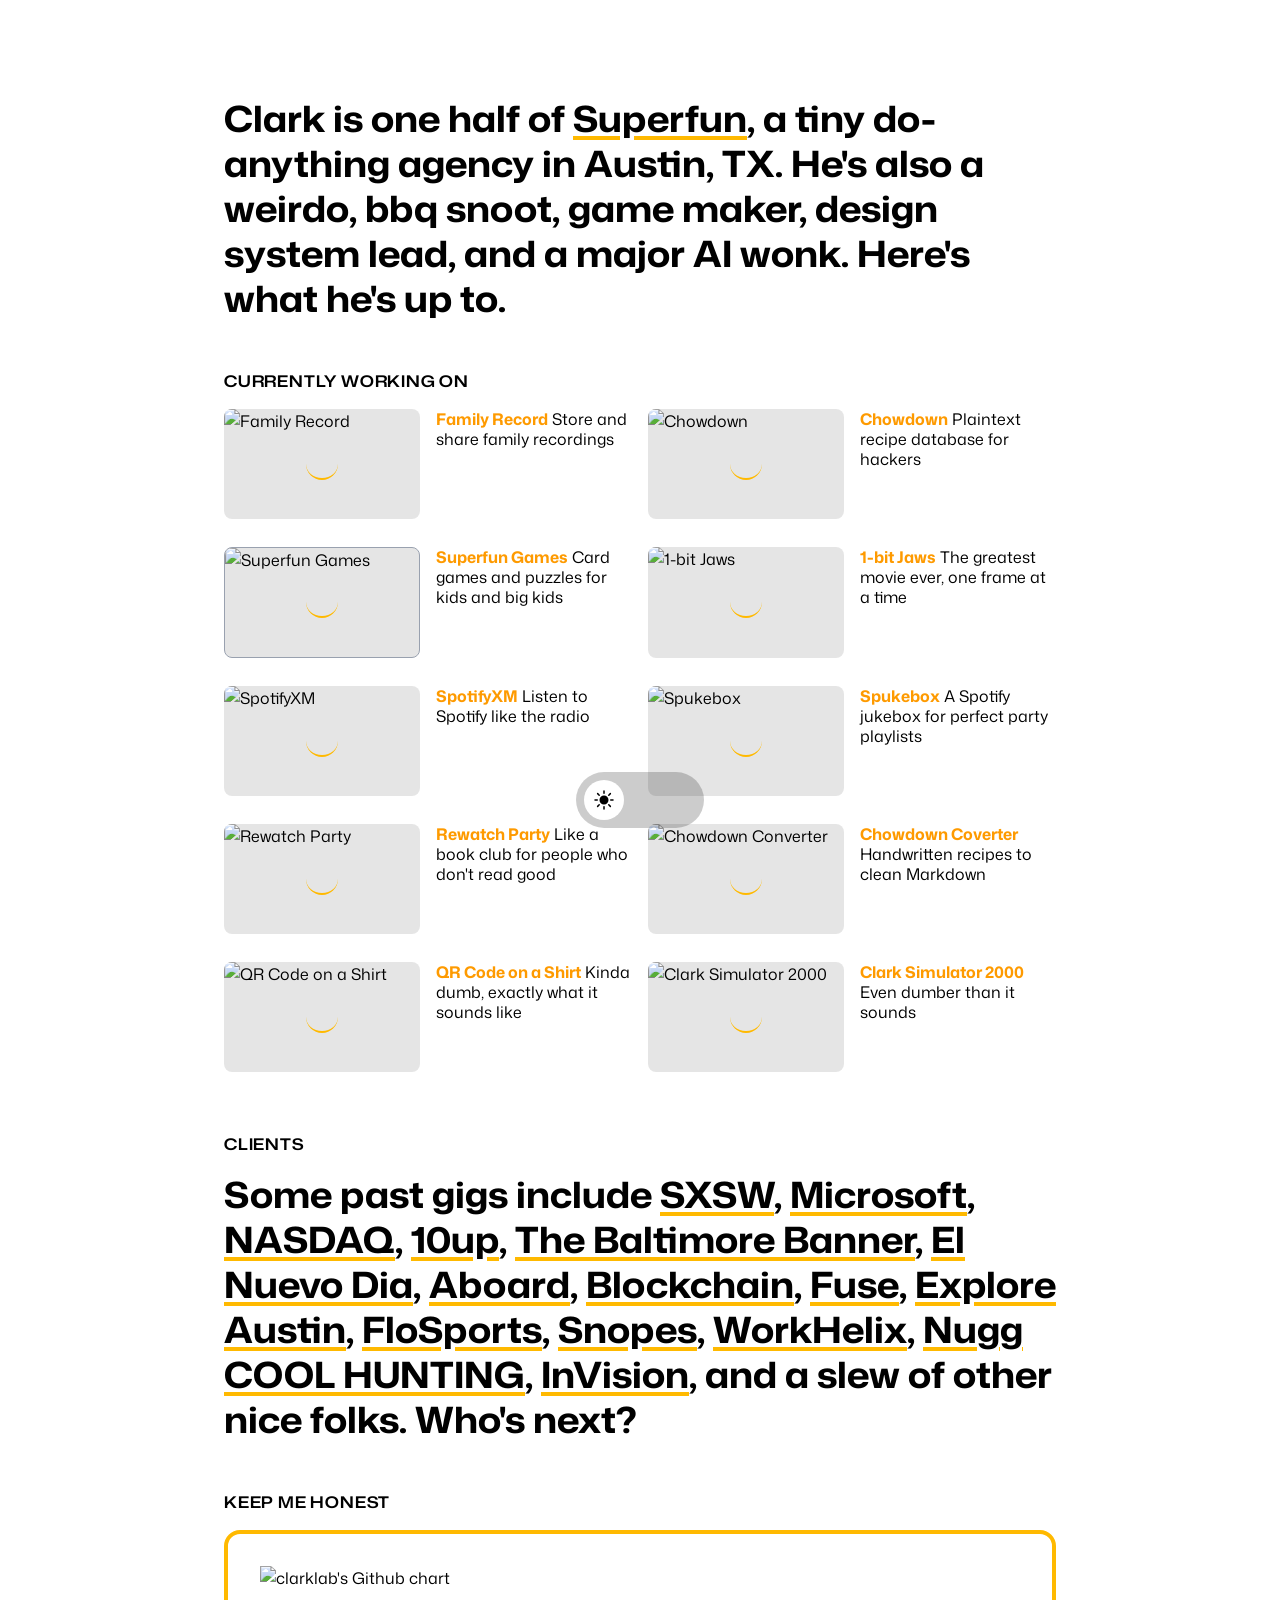
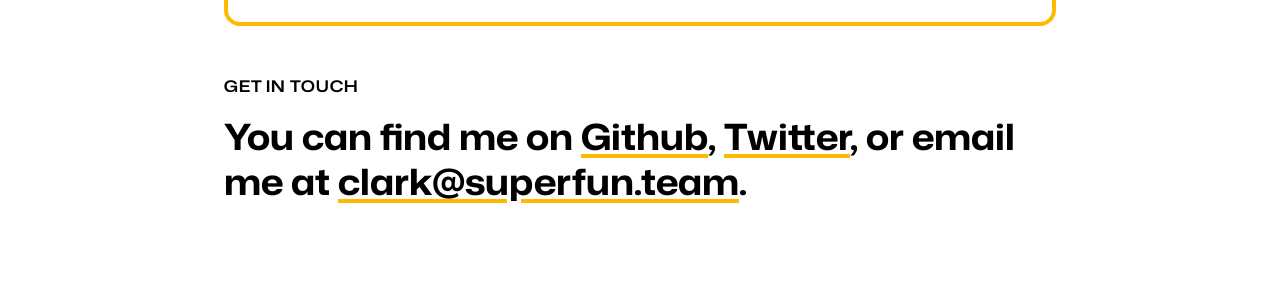
==== commit 3fa4d1be: "Update index.html" ====
--- a/index.html
+++ b/index.html
@@ -27,7 +27,7 @@
 <body class="light p-8 space-y-12 max-w-4xl mx-auto font-sans dark:bg-black ink:bg-gray-300 fun:bg-red-400">
 
   <section class="intro lead mt-8 md:mt-16">
-    <h1 class="text-2xl sm:text-4xl leading-tight font-bold mb-4 font-stretch-semi-expanded">Clark is one half of <a target="_blank" href="https://superfun.team">Superfun</a>, a tiny do-anything agency in Austin, TX. He's also a weirdo, bbq snoot, game maker, and a major AI wonk. Here's what he's up to.</h1>
+    <h1 class="text-2xl sm:text-4xl leading-tight font-bold mb-4 font-stretch-semi-expanded">Clark is one half of <a target="_blank" href="https://superfun.team">Superfun</a>, a tiny do-anything agency in Austin, TX. He's also a weirdo, bbq snoot, game maker, design system lead, and a major AI wonk. Here's what he's up to.</h1>
   </section>
 
   <section class="currently">
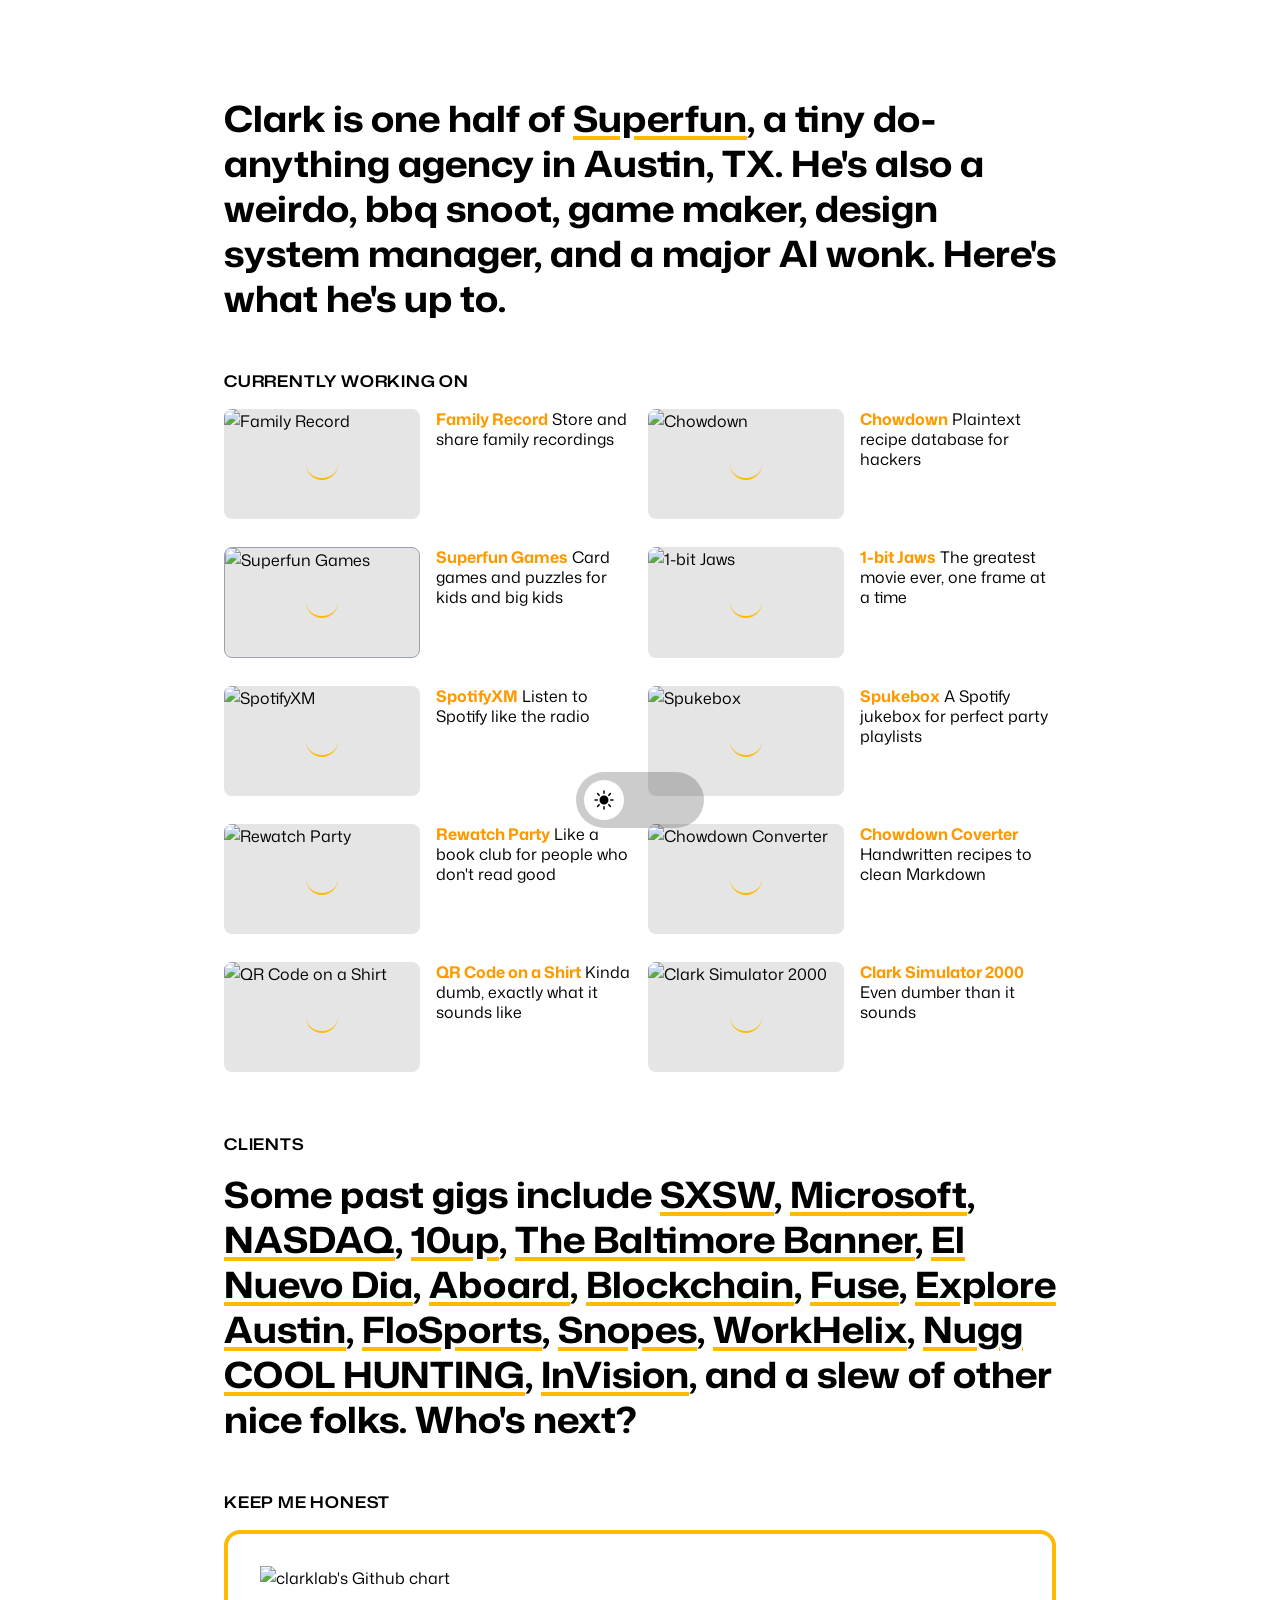
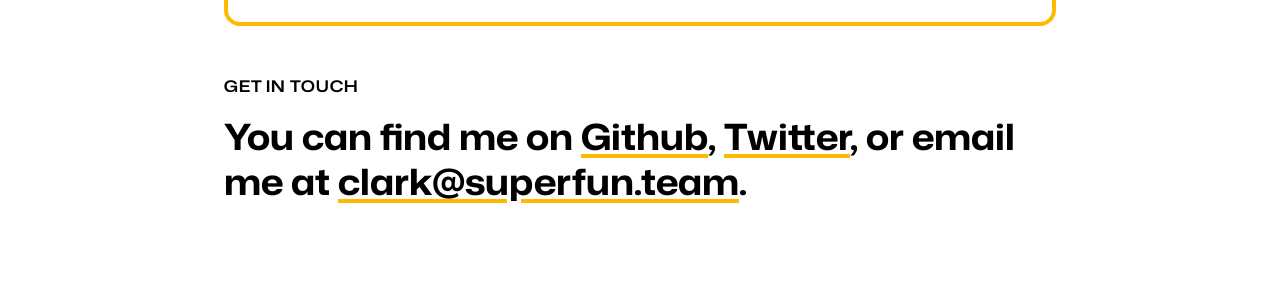
==== commit 16705f28: "Update index.html" ====
--- a/index.html
+++ b/index.html
@@ -27,7 +27,7 @@
 <body class="light p-8 space-y-12 max-w-4xl mx-auto font-sans dark:bg-black ink:bg-gray-300 fun:bg-red-400">
 
   <section class="intro lead mt-8 md:mt-16">
-    <h1 class="text-2xl sm:text-4xl leading-tight font-bold mb-4 font-stretch-semi-expanded">Clark is one half of <a target="_blank" href="https://superfun.team">Superfun</a>, a tiny do-anything agency in Austin, TX. He's also a weirdo, bbq snoot, game maker, design system lead, and a major AI wonk. Here's what he's up to.</h1>
+    <h1 class="text-2xl sm:text-4xl leading-tight font-bold mb-4 font-stretch-semi-expanded">Clark is one half of <a target="_blank" href="https://superfun.team">Superfun</a>, a tiny do-anything agency in Austin, TX. He's also a weirdo, bbq snoot, game maker, design system manager, and a major AI wonk. Here's what he's up to.</h1>
   </section>
 
   <section class="currently">
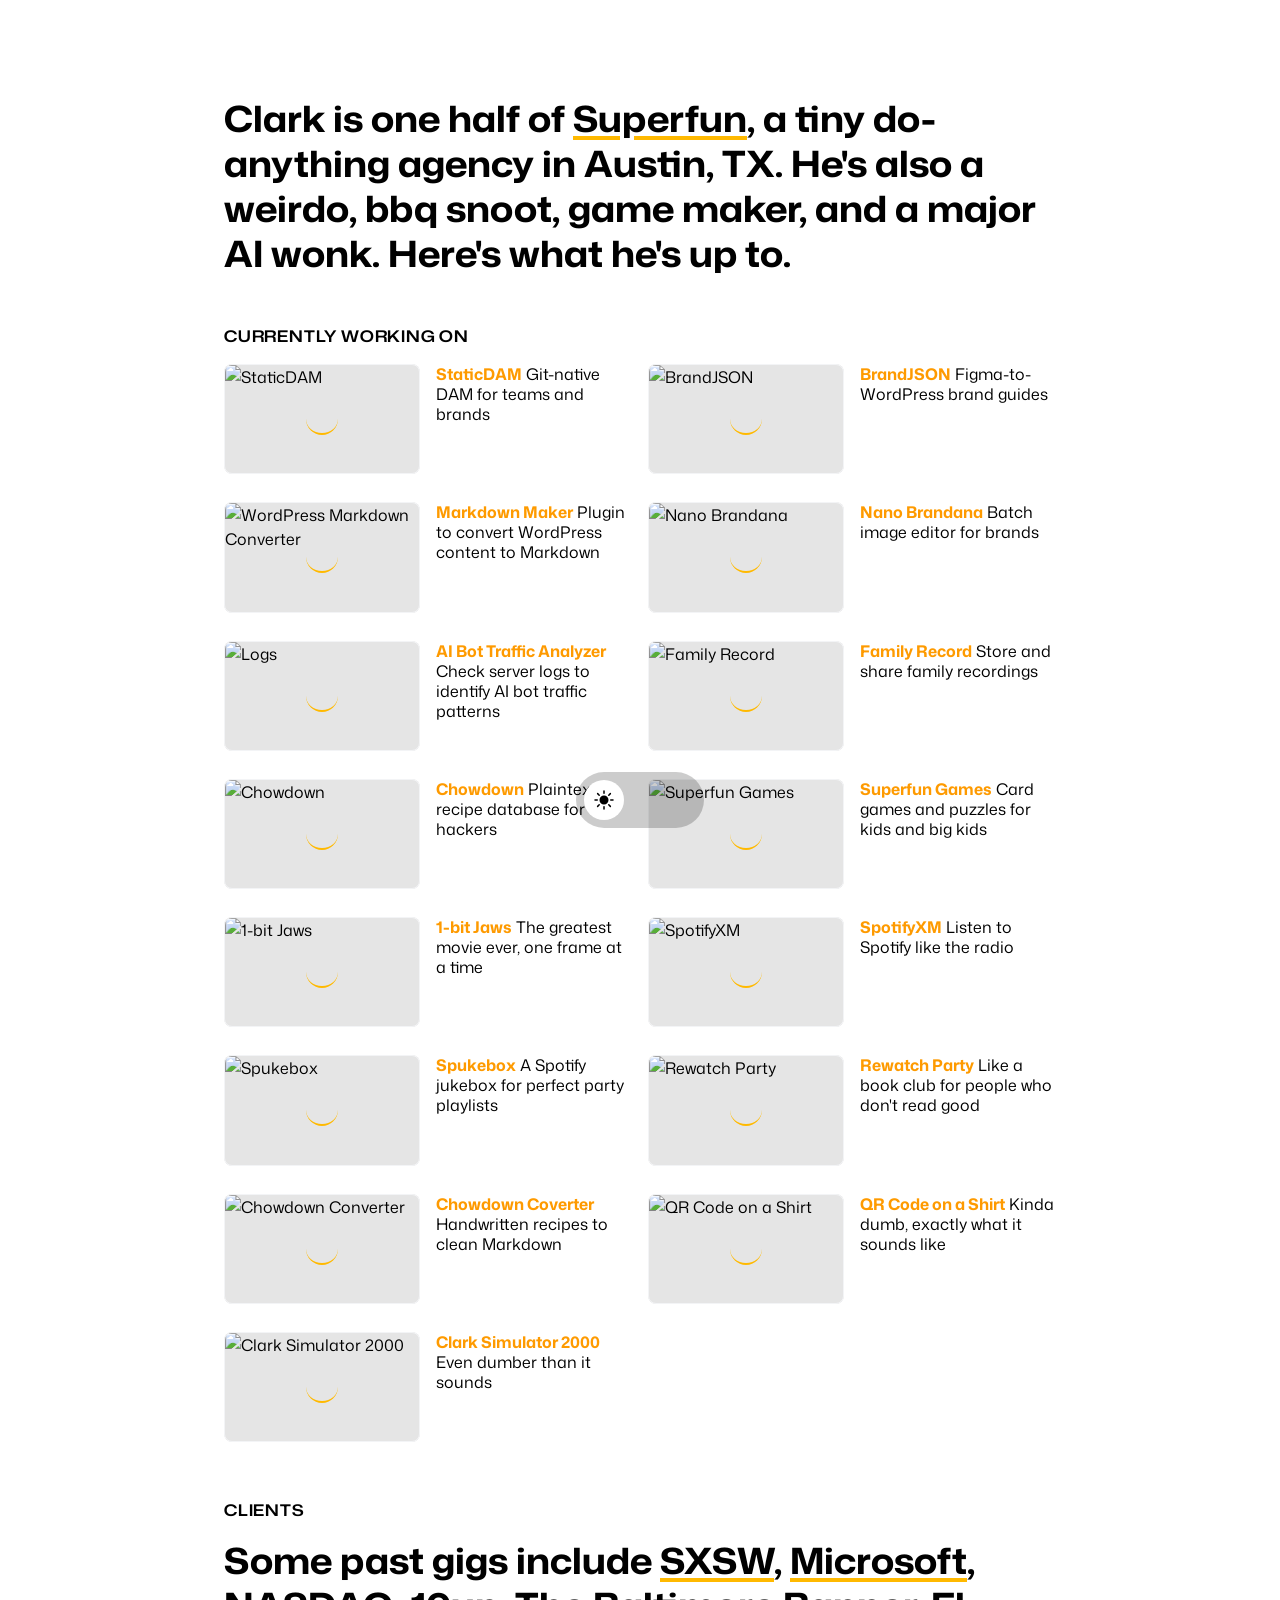
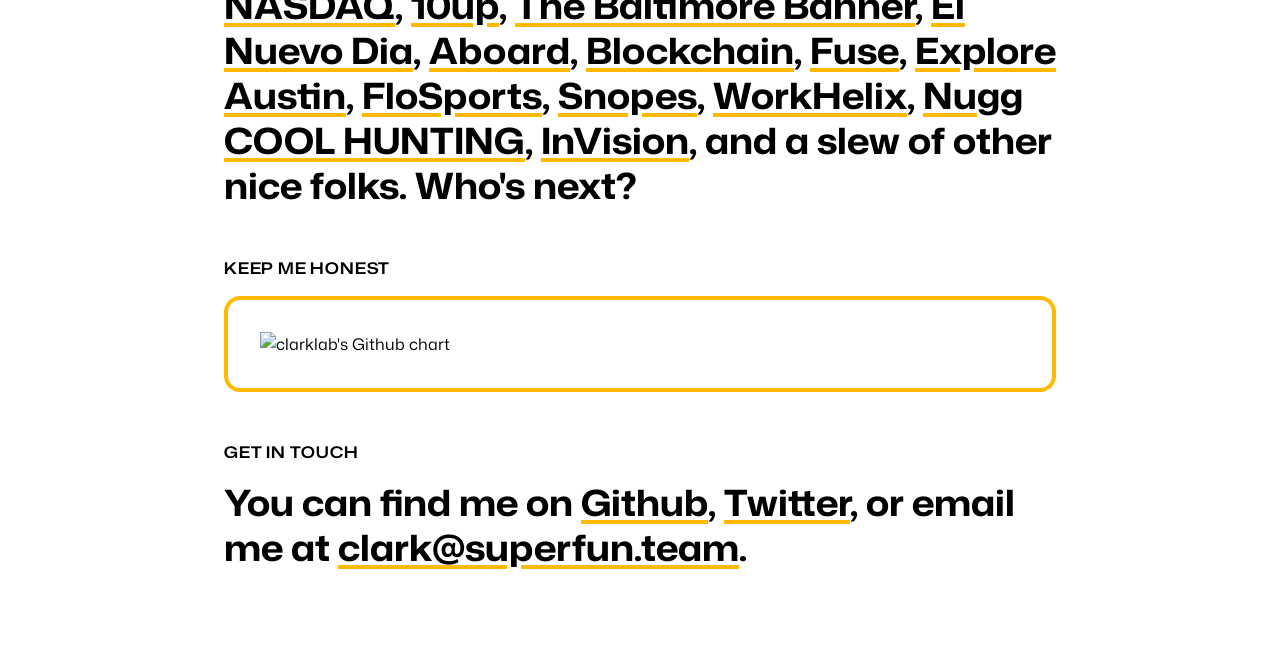
==== commit 5041c6ba: "new projects" ====
--- a/index.html
+++ b/index.html
@@ -19,86 +19,117 @@
   <link href="https://cdn.jsdelivr.net/npm/@fontsource/monaspace-krypton@5.2.5/index.css" rel="stylesheet">
 
   <link href="src/output.css" rel="stylesheet">
-  
-  <script type="module">
-    import monaspaceFont from 'https://cdn.jsdelivr.net/npm/monaspace-font@0.0.2/+esm'
-  </script>
 </head>
 <body class="light p-8 space-y-12 max-w-4xl mx-auto font-sans dark:bg-black ink:bg-gray-300 fun:bg-red-400">
 
   <section class="intro lead mt-8 md:mt-16">
-    <h1 class="text-2xl sm:text-4xl leading-tight font-bold mb-4 font-stretch-semi-expanded">Clark is one half of <a target="_blank" href="https://superfun.team">Superfun</a>, a tiny do-anything agency in Austin, TX. He's also a weirdo, bbq snoot, game maker, design system manager, and a major AI wonk. Here's what he's up to.</h1>
+    <h1 class="text-2xl sm:text-4xl leading-tight font-bold mb-4 font-stretch-semi-expanded">Clark is one half of <a target="_blank" href="https://superfun.team">Superfun</a>, a tiny do-anything agency in Austin, TX. He's also a weirdo, bbq snoot, game maker, and a major AI wonk. Here's what he's up to.</h1>
   </section>
 
   <section class="currently">
     <h1 class="text-base font-bold mb-4 font-stretch-expanded font-semibold uppercase tracking-wider">Currently Working On</h1>
     <ul class="space-y-1 grid grid-cols-1 md:grid-cols-2 gap-4">
+      <li><a class="grid gap-4 grid-cols-2" target="_blank" href="https://staticdam.com">
+        <div class="thumb aspect-video w-full bg-black/10 rounded-lg mb-2 flex items-center justify-center relative">
+          <img src="https://staticdam.com/unfurl.png" class="absolute inset-0 w-full h-full object-cover rounded-lg z-10 border border-gray-100" alt="StaticDAM" />
+          <div class="animate-spin rounded-full h-8 w-8 border-b-2 border-amber-400 z-1 relative"></div>
+        </div>
+        <p class="leading-tight"><strong>StaticDAM</strong> Git-native DAM for teams and brands</p>
+      </a></li>
+      <li><a class="grid gap-4 grid-cols-2" target="_blank" href="https://brandjson.com">
+        <div class="thumb aspect-video w-full bg-black/10 rounded-lg mb-2 flex items-center justify-center relative">
+          <img src="https://brandjson.com/unfurl.png" class="absolute inset-0 w-full h-full object-cover rounded-lg z-10 border border-gray-100" alt="BrandJSON" />
+          <div class="animate-spin rounded-full h-8 w-8 border-b-2 border-amber-400 z-1 relative"></div>
+        </div>
+        <p class="leading-tight"><strong>BrandJSON</strong> Figma-to-WordPress brand guides</p>
+      </a></li>
+      <li><a class="grid gap-4 grid-cols-2" target="_blank" href="https://wordpressmarkdownconverter.com">
+        <div class="thumb aspect-video w-full bg-black/10 rounded-lg mb-2 flex items-center justify-center relative">
+          <img src="https://wordpressmarkdownconverter.com/unfurl.png" class="absolute inset-0 w-full h-full object-cover rounded-lg z-10 border border-gray-100" alt="WordPress Markdown Converter" />
+          <div class="animate-spin rounded-full h-8 w-8 border-b-2 border-amber-400 z-1 relative"></div>
+        </div>
+        <p class="leading-tight"><strong>Markdown Maker</strong> Plugin to convert WordPress content to Markdown</p>
+      </a></li>
+      <li><a class="grid gap-4 grid-cols-2" target="_blank" href="https://nano.wims.vc">
+        <div class="thumb aspect-video w-full bg-black/10 rounded-lg mb-2 flex items-center justify-center relative">
+          <img src="https://nano.wims.vc/unfurl.png" class="absolute inset-0 w-full h-full object-cover rounded-lg z-10 border border-gray-100" alt="Nano Brandana" />
+          <div class="animate-spin rounded-full h-8 w-8 border-b-2 border-amber-400 z-1 relative"></div>
+        </div>
+        <p class="leading-tight"><strong>Nano Brandana</strong> Batch image editor for brands</p>
+      </a></li>
+      <li><a class="grid gap-4 grid-cols-2" target="_blank" href="https://logs.superfun.games/">
+        <div class="thumb aspect-video w-full bg-black/10 rounded-lg mb-2 flex items-center justify-center relative">
+          <img src="https://logs.superfun.games/unfurl.png" class="absolute inset-0 w-full h-full object-cover rounded-lg z-10 border border-gray-100" alt="Logs" />
+          <div class="animate-spin rounded-full h-8 w-8 border-b-2 border-amber-400 z-1 relative"></div>
+        </div>
+        <p class="leading-tight"><strong>AI Bot Traffic Analyzer</strong> Check server logs to identify AI bot traffic patterns</p>
+      </a></li>
       <li><a class="grid gap-4 grid-cols-2" target="_blank" href="https://familyrecord.app/">
         <div class="thumb aspect-video w-full bg-black/10 rounded-lg mb-2 flex items-center justify-center relative">
-          <img src="https://familyrecord.app/images/social.png" class="absolute inset-0 w-full h-full object-cover rounded-lg z-10" alt="Family Record" />
+          <img src="https://familyrecord.app/images/social.png" class="absolute inset-0 w-full h-full object-cover rounded-lg z-10 border border-gray-100" alt="Family Record" />
           <div class="animate-spin rounded-full h-8 w-8 border-b-2 border-amber-400 z-1 relative"></div>
         </div>
         <p class="leading-tight"><strong>Family Record</strong> Store and share family recordings</p>
       </a></li>
       <li><a class="grid gap-4 grid-cols-2" target="_blank" href="https://chowdown.io">
         <div class="thumb aspect-video w-full bg-black/10 rounded-lg mb-2 flex items-center justify-center relative">
-          <img src="https://chowdown.io/assets/social.png" class="absolute inset-0 w-full h-full object-cover rounded-lg z-10" alt="Chowdown" />
+          <img src="https://chowdown.io/assets/social.png" class="absolute inset-0 w-full h-full object-cover rounded-lg z-10 border border-gray-100" alt="Chowdown" />
           <div class="animate-spin rounded-full h-8 w-8 border-b-2 border-amber-400 z-1 relative"></div>
         </div>
         <p class="leading-tight"><strong>Chowdown</strong> Plaintext recipe database for hackers</p>
       </a></li>
       <li><a class="grid gap-4 grid-cols-2" target="_blank" href="https://superfun.games">
-        <div class="thumb aspect-video w-full bg-black/10 rounded-lg mb-2 flex items-center justify-center relative border border-gray-400">
-          <img src="https://superfun.games/wp-content/themes/superfun-games/images/social.png" class="absolute inset-0 w-full h-full object-cover rounded-lg z-10" alt="Superfun Games" />
+        <div class="thumb aspect-video w-full bg-black/10 rounded-lg mb-2 flex items-center justify-center relative">
+          <img src="https://superfun.games/wp-content/themes/superfun-games/images/social.png" class="absolute inset-0 w-full h-full object-cover rounded-lg z-10 border border-gray-100" alt="Superfun Games" />
           <div class="animate-spin rounded-full h-8 w-8 border-b-2 border-amber-400 z-1 relative"></div>
         </div>
         <p class="leading-tight"><strong>Superfun Games</strong> Card games and puzzles for kids and big kids</p>
       </a></li>
       <li><a class="grid gap-4 grid-cols-2" target="_blank" href="https://jaws.superfun.games">
         <div class="thumb aspect-video w-full bg-black/10 rounded-lg mb-2 flex items-center justify-center relative">
-          <img src="https://jaws.superfun.games/unfurl.png" class="absolute inset-0 w-full h-full object-cover rounded-lg z-10" alt="1-bit Jaws" />
+          <img src="https://jaws.superfun.games/unfurl.png" class="absolute inset-0 w-full h-full object-cover rounded-lg z-10 border border-gray-100" alt="1-bit Jaws" />
           <div class="animate-spin rounded-full h-8 w-8 border-b-2 border-amber-400 z-1 relative"></div>
         </div>
         <p class="leading-tight"><strong>1-bit Jaws</strong> The greatest movie ever, one frame at a time</p>
       </a></li>
       <li><a class="grid gap-4 grid-cols-2" target="_blank" href="https://spotify-xm.superfun.games">
         <div class="thumb aspect-video w-full bg-black/10 rounded-lg mb-2 flex items-center justify-center relative">
-          <img src="https://spotify-xm.superfun.games/unfurl.png" class="absolute inset-0 w-full h-full object-cover rounded-lg z-10" alt="SpotifyXM" />
+          <img src="https://spotify-xm.superfun.games/unfurl.png" class="absolute inset-0 w-full h-full object-cover rounded-lg z-10 border border-gray-100" alt="SpotifyXM" />
           <div class="animate-spin rounded-full h-8 w-8 border-b-2 border-amber-400 z-1 relative"></div>
         </div>
         <p class="leading-tight"><strong>SpotifyXM</strong> Listen to Spotify like the radio</p>
       </a></li>
       <li><a class="grid gap-4 grid-cols-2" target="_blank" href="https://spukebox.superfun.games">
         <div class="thumb aspect-video w-full bg-black/10 rounded-lg mb-2 flex items-center justify-center relative">
-          <img src="https://spukebox.superfun.games/unfurl.png" class="absolute inset-0 w-full h-full object-cover rounded-lg z-10" alt="Spukebox" />
+          <img src="https://spukebox.superfun.games/unfurl.png" class="absolute inset-0 w-full h-full object-cover rounded-lg z-10 border border-gray-100" alt="Spukebox" />
           <div class="animate-spin rounded-full h-8 w-8 border-b-2 border-amber-400 z-1 relative"></div>
         </div>
         <p class="leading-tight"><strong>Spukebox</strong> A Spotify jukebox for perfect party playlists</p>
       </a></li>
       <li><a class="grid gap-4 grid-cols-2" target="_blank" href="https://rewatch.party">
         <div class="thumb aspect-video w-full bg-black/10 rounded-lg mb-2 flex items-center justify-center relative">
-          <img src="https://rewatch.party/social-unfurl.png" class="absolute inset-0 w-full h-full object-cover rounded-lg z-10" alt="Rewatch Party" />
+          <img src="https://rewatch.party/social-unfurl.png" class="absolute inset-0 w-full h-full object-cover rounded-lg z-10 border border-gray-100" alt="Rewatch Party" />
           <div class="animate-spin rounded-full h-8 w-8 border-b-2 border-amber-400 z-1 relative"></div>
         </div>
         <p class="leading-tight"><strong>Rewatch Party</strong> Like a book club for people who don't read good</p>
       </a></li>
       <li><a class="grid gap-4 grid-cols-2" target="_blank" href="https://make.chowdown.io">
         <div class="thumb aspect-video w-full bg-black/10 rounded-lg mb-2 flex items-center justify-center relative">
-          <img src="https://make.chowdown.io/share-image.png" class="absolute inset-0 w-full h-full object-cover rounded-lg z-10" alt="Chowdown Converter" />
+          <img src="https://make.chowdown.io/share-image.png" class="absolute inset-0 w-full h-full object-cover rounded-lg z-10 border border-gray-100" alt="Chowdown Converter" />
           <div class="animate-spin rounded-full h-8 w-8 border-b-2 border-amber-400 z-1 relative"></div>
         </div>
         <p class="leading-tight"><strong>Chowdown Coverter</strong> Handwritten recipes to clean Markdown</p>
       </a></li>
       <li><a class="grid gap-4 grid-cols-2" target="_blank" href="https://qrcodeonashirt.com">
         <div class="thumb aspect-video w-full bg-black/10 rounded-lg mb-2 flex items-center justify-center relative">
-          <img src="https://qrcodeonashirt.com/social_unfurl.png" class="absolute inset-0 w-full h-full object-cover rounded-lg z-10" alt="QR Code on a Shirt" />
+          <img src="https://qrcodeonashirt.com/social_unfurl.png" class="absolute inset-0 w-full h-full object-cover rounded-lg z-10 border border-gray-100" alt="QR Code on a Shirt" />
           <div class="animate-spin rounded-full h-8 w-8 border-b-2 border-amber-400 z-1 relative"></div>
         </div>
         <p class="leading-tight"><strong>QR Code on a Shirt</strong> Kinda dumb, exactly what it sounds like</p>
       </a></li>
       <li><a class="grid gap-4 grid-cols-2" target="_blank" href="https://clark-simulator-2000.superfun.games/">
         <div class="thumb aspect-video w-full bg-black/10 rounded-lg mb-2 flex items-center justify-center relative">
-          <img src="https://clark-simulator-2000.superfun.games/assets/social.png" class="absolute inset-0 w-full h-full object-cover rounded-lg z-10" alt="Clark Simulator 2000" />
+          <img src="https://clark-simulator-2000.superfun.games/assets/social.png" class="absolute inset-0 w-full h-full object-cover rounded-lg z-10 border border-gray-100" alt="Clark Simulator 2000" />
           <div class="animate-spin rounded-full h-8 w-8 border-b-2 border-amber-400 z-1 relative"></div>
         </div>
         <p class="leading-tight"><strong>Clark Simulator 2000</strong> Even dumber than it sounds</p>
--- a/src/output.css
+++ b/src/output.css
@@ -1,776 +1,2 @@
 /*! tailwindcss v4.1.10 | MIT License | https://tailwindcss.com */
-@layer properties;
-@layer theme, base, components, utilities;
-@layer theme {
-  :root, :host {
-    --font-sans: ui-sans-serif, system-ui, sans-serif, "Apple Color Emoji",
-      "Segoe UI Emoji", "Segoe UI Symbol", "Noto Color Emoji";
-    --font-mono: ui-monospace, SFMono-Regular, Menlo, Monaco, Consolas, "Liberation Mono",
-      "Courier New", monospace;
-    --color-red-400: oklch(70.4% 0.191 22.216);
-    --color-red-800: oklch(44.4% 0.177 26.899);
-    --color-amber-400: oklch(82.8% 0.189 84.429);
-    --color-amber-500: oklch(76.9% 0.188 70.08);
-    --color-yellow-400: oklch(85.2% 0.199 91.936);
-    --color-gray-300: oklch(87.2% 0.01 258.338);
-    --color-gray-400: oklch(70.7% 0.022 261.325);
-    --color-gray-800: oklch(27.8% 0.033 256.848);
-    --color-black: #000;
-    --color-white: #fff;
-    --spacing: 0.25rem;
-    --container-4xl: 56rem;
-    --text-base: 1rem;
-    --text-base--line-height: calc(1.5 / 1);
-    --text-2xl: 1.5rem;
-    --text-2xl--line-height: calc(2 / 1.5);
-    --text-4xl: 2.25rem;
-    --text-4xl--line-height: calc(2.5 / 2.25);
-    --font-weight-normal: 400;
-    --font-weight-semibold: 600;
-    --font-weight-bold: 700;
-    --tracking-wider: 0.05em;
-    --leading-tight: 1.25;
-    --radius-lg: 0.5rem;
-    --radius-2xl: 1rem;
-    --animate-spin: spin 1s linear infinite;
-    --aspect-video: 16 / 9;
-    --default-transition-duration: 150ms;
-    --default-transition-timing-function: cubic-bezier(0.4, 0, 0.2, 1);
-    --default-font-family: var(--font-sans);
-    --default-mono-font-family: var(--font-mono);
-  }
-}
-@layer base {
-  *, ::after, ::before, ::backdrop, ::file-selector-button {
-    box-sizing: border-box;
-    margin: 0;
-    padding: 0;
-    border: 0 solid;
-  }
-  html, :host {
-    line-height: 1.5;
-    -webkit-text-size-adjust: 100%;
-    tab-size: 4;
-    font-family: var(--default-font-family, ui-sans-serif, system-ui, sans-serif, "Apple Color Emoji", "Segoe UI Emoji", "Segoe UI Symbol", "Noto Color Emoji");
-    font-feature-settings: var(--default-font-feature-settings, normal);
-    font-variation-settings: var(--default-font-variation-settings, normal);
-    -webkit-tap-highlight-color: transparent;
-  }
-  hr {
-    height: 0;
-    color: inherit;
-    border-top-width: 1px;
-  }
-  abbr:where([title]) {
-    -webkit-text-decoration: underline dotted;
-    text-decoration: underline dotted;
-  }
-  h1, h2, h3, h4, h5, h6 {
-    font-size: inherit;
-    font-weight: inherit;
-  }
-  a {
-    color: inherit;
-    -webkit-text-decoration: inherit;
-    text-decoration: inherit;
-  }
-  b, strong {
-    font-weight: bolder;
-  }
-  code, kbd, samp, pre {
-    font-family: var(--default-mono-font-family, ui-monospace, SFMono-Regular, Menlo, Monaco, Consolas, "Liberation Mono", "Courier New", monospace);
-    font-feature-settings: var(--default-mono-font-feature-settings, normal);
-    font-variation-settings: var(--default-mono-font-variation-settings, normal);
-    font-size: 1em;
-  }
-  small {
-    font-size: 80%;
-  }
-  sub, sup {
-    font-size: 75%;
-    line-height: 0;
-    position: relative;
-    vertical-align: baseline;
-  }
-  sub {
-    bottom: -0.25em;
-  }
-  sup {
-    top: -0.5em;
-  }
-  table {
-    text-indent: 0;
-    border-color: inherit;
-    border-collapse: collapse;
-  }
-  :-moz-focusring {
-    outline: auto;
-  }
-  progress {
-    vertical-align: baseline;
-  }
-  summary {
-    display: list-item;
-  }
-  ol, ul, menu {
-    list-style: none;
-  }
-  img, svg, video, canvas, audio, iframe, embed, object {
-    display: block;
-    vertical-align: middle;
-  }
-  img, video {
-    max-width: 100%;
-    height: auto;
-  }
-  button, input, select, optgroup, textarea, ::file-selector-button {
-    font: inherit;
-    font-feature-settings: inherit;
-    font-variation-settings: inherit;
-    letter-spacing: inherit;
-    color: inherit;
-    border-radius: 0;
-    background-color: transparent;
-    opacity: 1;
-  }
-  :where(select:is([multiple], [size])) optgroup {
-    font-weight: bolder;
-  }
-  :where(select:is([multiple], [size])) optgroup option {
-    padding-inline-start: 20px;
-  }
-  ::file-selector-button {
-    margin-inline-end: 4px;
-  }
-  ::placeholder {
-    opacity: 1;
-  }
-  @supports (not (-webkit-appearance: -apple-pay-button))  or (contain-intrinsic-size: 1px) {
-    ::placeholder {
-      color: currentcolor;
-      @supports (color: color-mix(in lab, red, red)) {
-        color: color-mix(in oklab, currentcolor 50%, transparent);
-      }
-    }
-  }
-  textarea {
-    resize: vertical;
-  }
-  ::-webkit-search-decoration {
-    -webkit-appearance: none;
-  }
-  ::-webkit-date-and-time-value {
-    min-height: 1lh;
-    text-align: inherit;
-  }
-  ::-webkit-datetime-edit {
-    display: inline-flex;
-  }
-  ::-webkit-datetime-edit-fields-wrapper {
-    padding: 0;
-  }
-  ::-webkit-datetime-edit, ::-webkit-datetime-edit-year-field, ::-webkit-datetime-edit-month-field, ::-webkit-datetime-edit-day-field, ::-webkit-datetime-edit-hour-field, ::-webkit-datetime-edit-minute-field, ::-webkit-datetime-edit-second-field, ::-webkit-datetime-edit-millisecond-field, ::-webkit-datetime-edit-meridiem-field {
-    padding-block: 0;
-  }
-  :-moz-ui-invalid {
-    box-shadow: none;
-  }
-  button, input:where([type="button"], [type="reset"], [type="submit"]), ::file-selector-button {
-    appearance: button;
-  }
-  ::-webkit-inner-spin-button, ::-webkit-outer-spin-button {
-    height: auto;
-  }
-  [hidden]:where(:not([hidden="until-found"])) {
-    display: none !important;
-  }
-}
-@layer utilities {
-  .pointer-events-auto {
-    pointer-events: auto;
-  }
-  .pointer-events-none {
-    pointer-events: none;
-  }
-  .visible {
-    visibility: visible;
-  }
-  .absolute {
-    position: absolute;
-  }
-  .fixed {
-    position: fixed;
-  }
-  .relative {
-    position: relative;
-  }
-  .inset-0 {
-    inset: calc(var(--spacing) * 0);
-  }
-  .top-0 {
-    top: calc(var(--spacing) * 0);
-  }
-  .right-0 {
-    right: calc(var(--spacing) * 0);
-  }
-  .bottom-0 {
-    bottom: calc(var(--spacing) * 0);
-  }
-  .bottom-2 {
-    bottom: calc(var(--spacing) * 2);
-  }
-  .bottom-6 {
-    bottom: calc(var(--spacing) * 6);
-  }
-  .bottom-8 {
-    bottom: calc(var(--spacing) * 8);
-  }
-  .left-0 {
-    left: calc(var(--spacing) * 0);
-  }
-  .left-1\/2 {
-    left: calc(1/2 * 100%);
-  }
-  .left-\[1\.5rem\] {
-    left: 1.5rem;
-  }
-  .left-\[3rem\] {
-    left: 3rem;
-  }
-  .left-\[4\.5rem\] {
-    left: 4.5rem;
-  }
-  .z-1 {
-    z-index: 1;
-  }
-  .z-10 {
-    z-index: 10;
-  }
-  .col-4 {
-    grid-column: 4;
-  }
-  .col-8 {
-    grid-column: 8;
-  }
-  .container {
-    width: 100%;
-    @media (width >= 40rem) {
-      max-width: 40rem;
-    }
-    @media (width >= 48rem) {
-      max-width: 48rem;
-    }
-    @media (width >= 64rem) {
-      max-width: 64rem;
-    }
-    @media (width >= 80rem) {
-      max-width: 80rem;
-    }
-    @media (width >= 96rem) {
-      max-width: 96rem;
-    }
-  }
-  .mx-auto {
-    margin-inline: auto;
-  }
-  .mt-8 {
-    margin-top: calc(var(--spacing) * 8);
-  }
-  .mb-2 {
-    margin-bottom: calc(var(--spacing) * 2);
-  }
-  .mb-4 {
-    margin-bottom: calc(var(--spacing) * 4);
-  }
-  .flex {
-    display: flex;
-  }
-  .grid {
-    display: grid;
-  }
-  .hidden {
-    display: none;
-  }
-  .inline-flex {
-    display: inline-flex;
-  }
-  .table {
-    display: table;
-  }
-  .aspect-video {
-    aspect-ratio: var(--aspect-video);
-  }
-  .size-6 {
-    width: calc(var(--spacing) * 6);
-    height: calc(var(--spacing) * 6);
-  }
-  .h-8 {
-    height: calc(var(--spacing) * 8);
-  }
-  .h-dvh {
-    height: 100dvh;
-  }
-  .h-full {
-    height: 100%;
-  }
-  .w-8 {
-    width: calc(var(--spacing) * 8);
-  }
-  .w-32 {
-    width: calc(var(--spacing) * 32);
-  }
-  .w-full {
-    width: 100%;
-  }
-  .max-w-4xl {
-    max-width: var(--container-4xl);
-  }
-  .-translate-x-1\/2 {
-    --tw-translate-x: calc(calc(1/2 * 100%) * -1);
-    translate: var(--tw-translate-x) var(--tw-translate-y);
-  }
-  .transform {
-    transform: var(--tw-rotate-x,) var(--tw-rotate-y,) var(--tw-rotate-z,) var(--tw-skew-x,) var(--tw-skew-y,);
-  }
-  .animate-spin {
-    animation: var(--animate-spin);
-  }
-  .cursor-pointer {
-    cursor: pointer;
-  }
-  .resize {
-    resize: both;
-  }
-  .grid-cols-1 {
-    grid-template-columns: repeat(1, minmax(0, 1fr));
-  }
-  .grid-cols-2 {
-    grid-template-columns: repeat(2, minmax(0, 1fr));
-  }
-  .items-center {
-    align-items: center;
-  }
-  .justify-center {
-    justify-content: center;
-  }
-  .gap-4 {
-    gap: calc(var(--spacing) * 4);
-  }
-  .space-y-1 {
-    :where(& > :not(:last-child)) {
-      --tw-space-y-reverse: 0;
-      margin-block-start: calc(calc(var(--spacing) * 1) * var(--tw-space-y-reverse));
-      margin-block-end: calc(calc(var(--spacing) * 1) * calc(1 - var(--tw-space-y-reverse)));
-    }
-  }
-  .space-y-12 {
-    :where(& > :not(:last-child)) {
-      --tw-space-y-reverse: 0;
-      margin-block-start: calc(calc(var(--spacing) * 12) * var(--tw-space-y-reverse));
-      margin-block-end: calc(calc(var(--spacing) * 12) * calc(1 - var(--tw-space-y-reverse)));
-    }
-  }
-  .rounded-2xl {
-    border-radius: var(--radius-2xl);
-  }
-  .rounded-full {
-    border-radius: calc(infinity * 1px);
-  }
-  .rounded-lg {
-    border-radius: var(--radius-lg);
-  }
-  .border {
-    border-style: var(--tw-border-style);
-    border-width: 1px;
-  }
-  .border-4 {
-    border-style: var(--tw-border-style);
-    border-width: 4px;
-  }
-  .border-b-2 {
-    border-bottom-style: var(--tw-border-style);
-    border-bottom-width: 2px;
-  }
-  .border-amber-400 {
-    border-color: var(--color-amber-400);
-  }
-  .border-gray-400 {
-    border-color: var(--color-gray-400);
-  }
-  .bg-black\/10 {
-    background-color: color-mix(in srgb, #000 10%, transparent);
-    @supports (color: color-mix(in lab, red, red)) {
-      background-color: color-mix(in oklab, var(--color-black) 10%, transparent);
-    }
-  }
-  .bg-black\/20 {
-    background-color: color-mix(in srgb, #000 20%, transparent);
-    @supports (color: color-mix(in lab, red, red)) {
-      background-color: color-mix(in oklab, var(--color-black) 20%, transparent);
-    }
-  }
-  .bg-white {
-    background-color: var(--color-white);
-  }
-  .object-cover {
-    object-fit: cover;
-  }
-  .p-2 {
-    padding: calc(var(--spacing) * 2);
-  }
-  .p-3 {
-    padding: calc(var(--spacing) * 3);
-  }
-  .p-8 {
-    padding: calc(var(--spacing) * 8);
-  }
-  .font-sans {
-    font-family: var(--font-sans);
-  }
-  .text-2xl {
-    font-size: var(--text-2xl);
-    line-height: var(--tw-leading, var(--text-2xl--line-height));
-  }
-  .text-base {
-    font-size: var(--text-base);
-    line-height: var(--tw-leading, var(--text-base--line-height));
-  }
-  .leading-tight {
-    --tw-leading: var(--leading-tight);
-    line-height: var(--leading-tight);
-  }
-  .font-bold {
-    --tw-font-weight: var(--font-weight-bold);
-    font-weight: var(--font-weight-bold);
-  }
-  .font-semibold {
-    --tw-font-weight: var(--font-weight-semibold);
-    font-weight: var(--font-weight-semibold);
-  }
-  .tracking-wider {
-    --tw-tracking: var(--tracking-wider);
-    letter-spacing: var(--tracking-wider);
-  }
-  .\!text-black {
-    color: var(--color-black) !important;
-  }
-  .uppercase {
-    text-transform: uppercase;
-  }
-  .font-stretch-expanded {
-    font-stretch: expanded;
-  }
-  .font-stretch-semi-expanded {
-    font-stretch: semi-expanded;
-  }
-  .transition-all {
-    transition-property: all;
-    transition-timing-function: var(--tw-ease, var(--default-transition-timing-function));
-    transition-duration: var(--tw-duration, var(--default-transition-duration));
-  }
-  .duration-300 {
-    --tw-duration: 300ms;
-    transition-duration: 300ms;
-  }
-  .sm\:p-8 {
-    @media (width >= 40rem) {
-      padding: calc(var(--spacing) * 8);
-    }
-  }
-  .sm\:text-4xl {
-    @media (width >= 40rem) {
-      font-size: var(--text-4xl);
-      line-height: var(--tw-leading, var(--text-4xl--line-height));
-    }
-  }
-  .md\:mt-16 {
-    @media (width >= 48rem) {
-      margin-top: calc(var(--spacing) * 16);
-    }
-  }
-  .md\:grid-cols-2 {
-    @media (width >= 48rem) {
-      grid-template-columns: repeat(2, minmax(0, 1fr));
-    }
-  }
-  .dark\:bg-black {
-    &:where(.dark, .dark *) {
-      background-color: var(--color-black);
-    }
-  }
-  .dark\:bg-white\/20 {
-    &:where(.dark, .dark *) {
-      background-color: color-mix(in srgb, #fff 20%, transparent);
-      @supports (color: color-mix(in lab, red, red)) {
-        background-color: color-mix(in oklab, var(--color-white) 20%, transparent);
-      }
-    }
-  }
-  .ink\:bg-gray-300 {
-    &:where(.ink, .ink *) {
-      background-color: var(--color-gray-300);
-    }
-  }
-  .fun\:bg-red-400 {
-    &:where(.fun, .fun *) {
-      background-color: var(--color-red-400);
-    }
-  }
-}
-body {
-  font-family: "Mona Sans", sans-serif;
-}
-section {
-  position: relative;
-  z-index: 10;
-}
-.currently a strong {
-  --tw-font-weight: var(--font-weight-bold);
-  font-weight: var(--font-weight-bold);
-  color: var(--color-amber-500);
-  transition-property: all;
-  transition-timing-function: var(--tw-ease, var(--default-transition-timing-function));
-  transition-duration: var(--tw-duration, var(--default-transition-duration));
-  --tw-duration: 300ms;
-  transition-duration: 300ms;
-}
-.lead a {
-  text-decoration-line: underline;
-  text-decoration-color: var(--color-amber-400);
-  text-decoration-thickness: 4px;
-  text-underline-offset: 4px;
-  transition-property: all;
-  transition-timing-function: var(--tw-ease, var(--default-transition-timing-function));
-  transition-duration: var(--tw-duration, var(--default-transition-duration));
-  --tw-duration: 300ms;
-  transition-duration: 300ms;
-}
-a.not-hover {
-  text-decoration-color: color-mix(in srgb, oklch(82.8% 0.189 84.429) 20%, transparent);
-  @supports (color: color-mix(in lab, red, red)) {
-    text-decoration-color: color-mix(in oklab, var(--color-amber-400) 20%, transparent);
-  }
-}
-.dark {
-  color: var(--color-white);
-}
-.dark .lead a {
-  text-decoration-color: var(--color-yellow-400);
-}
-.dark .currently a strong {
-  color: var(--color-yellow-400);
-}
-.dark .border-amber-400 {
-  border-color: var(--color-yellow-400);
-}
-.dark a.not-hover {
-  text-decoration-color: color-mix(in srgb, oklch(85.2% 0.199 91.936) 20%, transparent);
-  @supports (color: color-mix(in lab, red, red)) {
-    text-decoration-color: color-mix(in oklab, var(--color-yellow-400) 20%, transparent);
-  }
-}
-.ink {
-  font-family: "Doto", sans-serif;
-  font-optical-sizing: auto;
-  font-weight: 800;
-  font-style: normal;
-  font-variation-settings: "ROND" 0;
-  color: var(--color-gray-800);
-}
-.ink img, .ink .thumb {
-  --tw-grayscale: grayscale(100%);
-  filter: var(--tw-blur,) var(--tw-brightness,) var(--tw-contrast,) var(--tw-grayscale,) var(--tw-hue-rotate,) var(--tw-invert,) var(--tw-saturate,) var(--tw-sepia,) var(--tw-drop-shadow,);
-}
-.ink .currently a {
-  --tw-font-weight: var(--font-weight-normal);
-  font-weight: var(--font-weight-normal);
-}
-.ink .currently a strong {
-  --tw-font-weight: var(--font-weight-bold);
-  font-weight: var(--font-weight-bold);
-  color: var(--color-gray-800);
-}
-.ink .lead a {
-  text-decoration-color: var(--color-gray-800);
-}
-.ink .border-amber-400 {
-  border-color: var(--color-gray-800);
-}
-.ink a.not-hover {
-  text-decoration-style: dashed;
-}
-.ink #shade {
-  display: none;
-}
-.fun {
-  font-family: "Monaspace Radon", sans-serif;
-  font-optical-sizing: auto;
-  font-weight: 600;
-}
-.fun .lead a {
-  text-decoration-color: var(--color-white);
-}
-.fun .currently a strong {
-  color: var(--color-white);
-}
-.fun .border-amber-400 {
-  border-color: var(--color-red-800);
-}
-.fun a.not-hover {
-  text-decoration-color: color-mix(in srgb, #fff 20%, transparent);
-  @supports (color: color-mix(in lab, red, red)) {
-    text-decoration-color: color-mix(in oklab, var(--color-white) 20%, transparent);
-  }
-}
-@property --tw-translate-x {
-  syntax: "*";
-  inherits: false;
-  initial-value: 0;
-}
-@property --tw-translate-y {
-  syntax: "*";
-  inherits: false;
-  initial-value: 0;
-}
-@property --tw-translate-z {
-  syntax: "*";
-  inherits: false;
-  initial-value: 0;
-}
-@property --tw-rotate-x {
-  syntax: "*";
-  inherits: false;
-}
-@property --tw-rotate-y {
-  syntax: "*";
-  inherits: false;
-}
-@property --tw-rotate-z {
-  syntax: "*";
-  inherits: false;
-}
-@property --tw-skew-x {
-  syntax: "*";
-  inherits: false;
-}
-@property --tw-skew-y {
-  syntax: "*";
-  inherits: false;
-}
-@property --tw-space-y-reverse {
-  syntax: "*";
-  inherits: false;
-  initial-value: 0;
-}
-@property --tw-border-style {
-  syntax: "*";
-  inherits: false;
-  initial-value: solid;
-}
-@property --tw-leading {
-  syntax: "*";
-  inherits: false;
-}
-@property --tw-font-weight {
-  syntax: "*";
-  inherits: false;
-}
-@property --tw-tracking {
-  syntax: "*";
-  inherits: false;
-}
-@property --tw-duration {
-  syntax: "*";
-  inherits: false;
-}
-@property --tw-blur {
-  syntax: "*";
-  inherits: false;
-}
-@property --tw-brightness {
-  syntax: "*";
-  inherits: false;
-}
-@property --tw-contrast {
-  syntax: "*";
-  inherits: false;
-}
-@property --tw-grayscale {
-  syntax: "*";
-  inherits: false;
-}
-@property --tw-hue-rotate {
-  syntax: "*";
-  inherits: false;
-}
-@property --tw-invert {
-  syntax: "*";
-  inherits: false;
-}
-@property --tw-opacity {
-  syntax: "*";
-  inherits: false;
-}
-@property --tw-saturate {
-  syntax: "*";
-  inherits: false;
-}
-@property --tw-sepia {
-  syntax: "*";
-  inherits: false;
-}
-@property --tw-drop-shadow {
-  syntax: "*";
-  inherits: false;
-}
-@property --tw-drop-shadow-color {
-  syntax: "*";
-  inherits: false;
-}
-@property --tw-drop-shadow-alpha {
-  syntax: "<percentage>";
-  inherits: false;
-  initial-value: 100%;
-}
-@property --tw-drop-shadow-size {
-  syntax: "*";
-  inherits: false;
-}
-@keyframes spin {
-  to {
-    transform: rotate(360deg);
-  }
-}
-@layer properties {
-  @supports ((-webkit-hyphens: none) and (not (margin-trim: inline))) or ((-moz-orient: inline) and (not (color:rgb(from red r g b)))) {
-    *, ::before, ::after, ::backdrop {
-      --tw-translate-x: 0;
-      --tw-translate-y: 0;
-      --tw-translate-z: 0;
-      --tw-rotate-x: initial;
-      --tw-rotate-y: initial;
-      --tw-rotate-z: initial;
-      --tw-skew-x: initial;
-      --tw-skew-y: initial;
-      --tw-space-y-reverse: 0;
-      --tw-border-style: solid;
-      --tw-leading: initial;
-      --tw-font-weight: initial;
-      --tw-tracking: initial;
-      --tw-duration: initial;
-      --tw-blur: initial;
-      --tw-brightness: initial;
-      --tw-contrast: initial;
-      --tw-grayscale: initial;
-      --tw-hue-rotate: initial;
-      --tw-invert: initial;
-      --tw-opacity: initial;
-      --tw-saturate: initial;
-      --tw-sepia: initial;
-      --tw-drop-shadow: initial;
-      --tw-drop-shadow-color: initial;
-      --tw-drop-shadow-alpha: 100%;
-      --tw-drop-shadow-size: initial;
-    }
-  }
-}
+@layer properties{@supports (((-webkit-hyphens:none)) and (not (margin-trim:inline))) or ((-moz-orient:inline) and (not (color:rgb(from red r g b)))){*,:before,:after,::backdrop{--tw-translate-x:0;--tw-translate-y:0;--tw-translate-z:0;--tw-rotate-x:initial;--tw-rotate-y:initial;--tw-rotate-z:initial;--tw-skew-x:initial;--tw-skew-y:initial;--tw-space-y-reverse:0;--tw-border-style:solid;--tw-leading:initial;--tw-font-weight:initial;--tw-tracking:initial;--tw-duration:initial;--tw-blur:initial;--tw-brightness:initial;--tw-contrast:initial;--tw-grayscale:initial;--tw-hue-rotate:initial;--tw-invert:initial;--tw-opacity:initial;--tw-saturate:initial;--tw-sepia:initial;--tw-drop-shadow:initial;--tw-drop-shadow-color:initial;--tw-drop-shadow-alpha:100%;--tw-drop-shadow-size:initial}}}@layer theme{:root,:host{--font-sans:ui-sans-serif,system-ui,sans-serif,"Apple Color Emoji","Segoe UI Emoji","Segoe UI Symbol","Noto Color Emoji";--font-mono:ui-monospace,SFMono-Regular,Menlo,Monaco,Consolas,"Liberation Mono","Courier New",monospace;--color-red-400:oklch(70.4% .191 22.216);--color-red-800:oklch(44.4% .177 26.899);--color-amber-400:oklch(82.8% .189 84.429);--color-amber-500:oklch(76.9% .188 70.08);--color-yellow-400:oklch(85.2% .199 91.936);--color-gray-100:oklch(96.7% .003 264.542);--color-gray-300:oklch(87.2% .01 258.338);--color-gray-400:oklch(70.7% .022 261.325);--color-gray-800:oklch(27.8% .033 256.848);--color-black:#000;--color-white:#fff;--spacing:.25rem;--container-4xl:56rem;--text-base:1rem;--text-base--line-height:calc(1.5/1);--text-2xl:1.5rem;--text-2xl--line-height:calc(2/1.5);--text-4xl:2.25rem;--text-4xl--line-height:calc(2.5/2.25);--font-weight-normal:400;--font-weight-semibold:600;--font-weight-bold:700;--tracking-wider:.05em;--leading-tight:1.25;--radius-lg:.5rem;--radius-2xl:1rem;--animate-spin:spin 1s linear infinite;--aspect-video:16/9;--default-transition-duration:.15s;--default-transition-timing-function:cubic-bezier(.4,0,.2,1);--default-font-family:var(--font-sans);--default-mono-font-family:var(--font-mono)}}@layer base{*,:after,:before,::backdrop{box-sizing:border-box;border:0 solid;margin:0;padding:0}::file-selector-button{box-sizing:border-box;border:0 solid;margin:0;padding:0}html,:host{-webkit-text-size-adjust:100%;tab-size:4;line-height:1.5;font-family:var(--default-font-family,ui-sans-serif,system-ui,sans-serif,"Apple Color Emoji","Segoe UI Emoji","Segoe UI Symbol","Noto Color Emoji");font-feature-settings:var(--default-font-feature-settings,normal);font-variation-settings:var(--default-font-variation-settings,normal);-webkit-tap-highlight-color:transparent}hr{height:0;color:inherit;border-top-width:1px}abbr:where([title]){-webkit-text-decoration:underline dotted;text-decoration:underline dotted}h1,h2,h3,h4,h5,h6{font-size:inherit;font-weight:inherit}a{color:inherit;-webkit-text-decoration:inherit;-webkit-text-decoration:inherit;-webkit-text-decoration:inherit;text-decoration:inherit}b,strong{font-weight:bolder}code,kbd,samp,pre{font-family:var(--default-mono-font-family,ui-monospace,SFMono-Regular,Menlo,Monaco,Consolas,"Liberation Mono","Courier New",monospace);font-feature-settings:var(--default-mono-font-feature-settings,normal);font-variation-settings:var(--default-mono-font-variation-settings,normal);font-size:1em}small{font-size:80%}sub,sup{vertical-align:baseline;font-size:75%;line-height:0;position:relative}sub{bottom:-.25em}sup{top:-.5em}table{text-indent:0;border-color:inherit;border-collapse:collapse}:-moz-focusring{outline:auto}progress{vertical-align:baseline}summary{display:list-item}ol,ul,menu{list-style:none}img,svg,video,canvas,audio,iframe,embed,object{vertical-align:middle;display:block}img,video{max-width:100%;height:auto}button,input,select,optgroup,textarea{font:inherit;font-feature-settings:inherit;font-variation-settings:inherit;letter-spacing:inherit;color:inherit;opacity:1;background-color:#0000;border-radius:0}::file-selector-button{font:inherit;font-feature-settings:inherit;font-variation-settings:inherit;letter-spacing:inherit;color:inherit;opacity:1;background-color:#0000;border-radius:0}:where(select:is([multiple],[size])) optgroup{font-weight:bolder}:where(select:is([multiple],[size])) optgroup option{padding-inline-start:20px}::file-selector-button{margin-inline-end:4px}::placeholder{opacity:1}@supports (not ((-webkit-appearance:-apple-pay-button))) or (contain-intrinsic-size:1px){::placeholder{color:currentColor}@supports (color:color-mix(in lab, red, red)){::placeholder{color:color-mix(in oklab,currentcolor 50%,transparent)}}}textarea{resize:vertical}::-webkit-search-decoration{-webkit-appearance:none}::-webkit-date-and-time-value{min-height:1lh;text-align:inherit}::-webkit-datetime-edit{display:inline-flex}::-webkit-datetime-edit-fields-wrapper{padding:0}::-webkit-datetime-edit{padding-block:0}::-webkit-datetime-edit-year-field{padding-block:0}::-webkit-datetime-edit-month-field{padding-block:0}::-webkit-datetime-edit-day-field{padding-block:0}::-webkit-datetime-edit-hour-field{padding-block:0}::-webkit-datetime-edit-minute-field{padding-block:0}::-webkit-datetime-edit-second-field{padding-block:0}::-webkit-datetime-edit-millisecond-field{padding-block:0}::-webkit-datetime-edit-meridiem-field{padding-block:0}:-moz-ui-invalid{box-shadow:none}button,input:where([type=button],[type=reset],[type=submit]){appearance:button}::file-selector-button{appearance:button}::-webkit-inner-spin-button{height:auto}::-webkit-outer-spin-button{height:auto}[hidden]:where(:not([hidden=until-found])){display:none!important}}@layer components;@layer utilities{.pointer-events-auto{pointer-events:auto}.pointer-events-none{pointer-events:none}.visible{visibility:visible}.absolute{position:absolute}.fixed{position:fixed}.relative{position:relative}.inset-0{inset:calc(var(--spacing)*0)}.top-0{top:calc(var(--spacing)*0)}.right-0{right:calc(var(--spacing)*0)}.bottom-0{bottom:calc(var(--spacing)*0)}.bottom-6{bottom:calc(var(--spacing)*6)}.left-0{left:calc(var(--spacing)*0)}.left-1\/2{left:50%}.left-\[1\.5rem\]{left:1.5rem}.left-\[3rem\]{left:3rem}.left-\[4\.5rem\]{left:4.5rem}.z-1{z-index:1}.z-10{z-index:10}.col-4{grid-column:4}.col-8{grid-column:8}.container{width:100%}@media (min-width:40rem){.container{max-width:40rem}}@media (min-width:48rem){.container{max-width:48rem}}@media (min-width:64rem){.container{max-width:64rem}}@media (min-width:80rem){.container{max-width:80rem}}@media (min-width:96rem){.container{max-width:96rem}}.mx-auto{margin-inline:auto}.mt-8{margin-top:calc(var(--spacing)*8)}.mb-2{margin-bottom:calc(var(--spacing)*2)}.mb-4{margin-bottom:calc(var(--spacing)*4)}.flex{display:flex}.grid{display:grid}.hidden{display:none}.inline-flex{display:inline-flex}.table{display:table}.aspect-video{aspect-ratio:var(--aspect-video)}.size-6{width:calc(var(--spacing)*6);height:calc(var(--spacing)*6)}.h-8{height:calc(var(--spacing)*8)}.h-full{height:100%}.w-8{width:calc(var(--spacing)*8)}.w-32{width:calc(var(--spacing)*32)}.w-full{width:100%}.max-w-4xl{max-width:var(--container-4xl)}.-translate-x-1\/2{--tw-translate-x:calc(calc(1/2*100%)*-1);translate:var(--tw-translate-x)var(--tw-translate-y)}.transform{transform:var(--tw-rotate-x,)var(--tw-rotate-y,)var(--tw-rotate-z,)var(--tw-skew-x,)var(--tw-skew-y,)}.animate-spin{animation:var(--animate-spin)}.cursor-pointer{cursor:pointer}.resize{resize:both}.grid-cols-1{grid-template-columns:repeat(1,minmax(0,1fr))}.grid-cols-2{grid-template-columns:repeat(2,minmax(0,1fr))}.items-center{align-items:center}.justify-center{justify-content:center}.gap-4{gap:calc(var(--spacing)*4)}:where(.space-y-1>:not(:last-child)){--tw-space-y-reverse:0;margin-block-start:calc(calc(var(--spacing)*1)*var(--tw-space-y-reverse));margin-block-end:calc(calc(var(--spacing)*1)*calc(1 - var(--tw-space-y-reverse)))}:where(.space-y-12>:not(:last-child)){--tw-space-y-reverse:0;margin-block-start:calc(calc(var(--spacing)*12)*var(--tw-space-y-reverse));margin-block-end:calc(calc(var(--spacing)*12)*calc(1 - var(--tw-space-y-reverse)))}.rounded-2xl{border-radius:var(--radius-2xl)}.rounded-full{border-radius:3.40282e38px}.rounded-lg{border-radius:var(--radius-lg)}.border{border-style:var(--tw-border-style);border-width:1px}.border-4{border-style:var(--tw-border-style);border-width:4px}.border-b-2{border-bottom-style:var(--tw-border-style);border-bottom-width:2px}.border-amber-400{border-color:var(--color-amber-400)}.border-gray-100{border-color:var(--color-gray-100)}.border-gray-400{border-color:var(--color-gray-400)}.bg-black\/10{background-color:#0000001a}@supports (color:color-mix(in lab, red, red)){.bg-black\/10{background-color:color-mix(in oklab,var(--color-black)10%,transparent)}}.bg-black\/20{background-color:#0003}@supports (color:color-mix(in lab, red, red)){.bg-black\/20{background-color:color-mix(in oklab,var(--color-black)20%,transparent)}}.bg-white{background-color:var(--color-white)}.object-cover{object-fit:cover}.p-2{padding:calc(var(--spacing)*2)}.p-3{padding:calc(var(--spacing)*3)}.p-8{padding:calc(var(--spacing)*8)}.font-sans{font-family:var(--font-sans)}.text-2xl{font-size:var(--text-2xl);line-height:var(--tw-leading,var(--text-2xl--line-height))}.text-base{font-size:var(--text-base);line-height:var(--tw-leading,var(--text-base--line-height))}.leading-tight{--tw-leading:var(--leading-tight);line-height:var(--leading-tight)}.font-bold{--tw-font-weight:var(--font-weight-bold);font-weight:var(--font-weight-bold)}.font-semibold{--tw-font-weight:var(--font-weight-semibold);font-weight:var(--font-weight-semibold)}.tracking-wider{--tw-tracking:var(--tracking-wider);letter-spacing:var(--tracking-wider)}.\!text-black{color:var(--color-black)!important}.uppercase{text-transform:uppercase}.font-stretch-expanded{font-stretch:125%}.font-stretch-semi-expanded{font-stretch:112.5%}.transition-all{transition-property:all;transition-timing-function:var(--tw-ease,var(--default-transition-timing-function));transition-duration:var(--tw-duration,var(--default-transition-duration))}.duration-300{--tw-duration:.3s;transition-duration:.3s}@media (min-width:40rem){.sm\:p-8{padding:calc(var(--spacing)*8)}.sm\:text-4xl{font-size:var(--text-4xl);line-height:var(--tw-leading,var(--text-4xl--line-height))}}@media (min-width:48rem){.md\:mt-16{margin-top:calc(var(--spacing)*16)}.md\:grid-cols-2{grid-template-columns:repeat(2,minmax(0,1fr))}}.dark\:bg-black:where(.dark,.dark *){background-color:var(--color-black)}.dark\:bg-white\/20:where(.dark,.dark *){background-color:#fff3}@supports (color:color-mix(in lab, red, red)){.dark\:bg-white\/20:where(.dark,.dark *){background-color:color-mix(in oklab,var(--color-white)20%,transparent)}}.ink\:bg-gray-300:where(.ink,.ink *){background-color:var(--color-gray-300)}.fun\:bg-red-400:where(.fun,.fun *){background-color:var(--color-red-400)}}body{font-family:Mona Sans,sans-serif}section{z-index:10;position:relative}.currently a strong{--tw-font-weight:var(--font-weight-bold);font-weight:var(--font-weight-bold);color:var(--color-amber-500);transition-property:all;transition-timing-function:var(--tw-ease,var(--default-transition-timing-function));transition-duration:var(--tw-duration,var(--default-transition-duration));--tw-duration:.3s;transition-duration:.3s}.lead a{text-decoration-line:underline;-webkit-text-decoration-color:var(--color-amber-400);-webkit-text-decoration-color:var(--color-amber-400);text-decoration-color:var(--color-amber-400);text-underline-offset:4px;transition-property:all;transition-timing-function:var(--tw-ease,var(--default-transition-timing-function));transition-duration:var(--tw-duration,var(--default-transition-duration));--tw-duration:.3s;text-decoration-thickness:4px;transition-duration:.3s}a.not-hover{text-decoration-color:#fcbb0033}@supports (color:color-mix(in lab, red, red)){a.not-hover{-webkit-text-decoration-color:color-mix(in oklab,var(--color-amber-400)20%,transparent);-webkit-text-decoration-color:color-mix(in oklab,var(--color-amber-400)20%,transparent);text-decoration-color:color-mix(in oklab,var(--color-amber-400)20%,transparent)}}.dark{color:var(--color-white)}.dark .lead a{-webkit-text-decoration-color:var(--color-yellow-400);-webkit-text-decoration-color:var(--color-yellow-400);text-decoration-color:var(--color-yellow-400)}.dark .currently a strong{color:var(--color-yellow-400)}.dark .border-amber-400{border-color:var(--color-yellow-400)}.dark a.not-hover{text-decoration-color:#fac80033}@supports (color:color-mix(in lab, red, red)){.dark a.not-hover{-webkit-text-decoration-color:color-mix(in oklab,var(--color-yellow-400)20%,transparent);-webkit-text-decoration-color:color-mix(in oklab,var(--color-yellow-400)20%,transparent);text-decoration-color:color-mix(in oklab,var(--color-yellow-400)20%,transparent)}}.ink{font-optical-sizing:auto;font-variation-settings:"ROND" 0;color:var(--color-gray-800);font-family:Doto,sans-serif;font-style:normal;font-weight:800}.ink img,.ink .thumb{--tw-grayscale:grayscale(100%);filter:var(--tw-blur,)var(--tw-brightness,)var(--tw-contrast,)var(--tw-grayscale,)var(--tw-hue-rotate,)var(--tw-invert,)var(--tw-saturate,)var(--tw-sepia,)var(--tw-drop-shadow,)}.ink .currently a{--tw-font-weight:var(--font-weight-normal);font-weight:var(--font-weight-normal)}.ink .currently a strong{--tw-font-weight:var(--font-weight-bold);font-weight:var(--font-weight-bold);color:var(--color-gray-800)}.ink .lead a{-webkit-text-decoration-color:var(--color-gray-800);-webkit-text-decoration-color:var(--color-gray-800);text-decoration-color:var(--color-gray-800)}.ink .border-amber-400{border-color:var(--color-gray-800)}.ink a.not-hover{text-decoration-style:dashed}.ink #shade{display:none}.fun{font-optical-sizing:auto;font-family:Monaspace Radon,sans-serif;font-weight:600}.fun .lead a{-webkit-text-decoration-color:var(--color-white);-webkit-text-decoration-color:var(--color-white);text-decoration-color:var(--color-white)}.fun .currently a strong{color:var(--color-white)}.fun .border-amber-400{border-color:var(--color-red-800)}.fun a.not-hover{text-decoration-color:#fff3}@supports (color:color-mix(in lab, red, red)){.fun a.not-hover{-webkit-text-decoration-color:color-mix(in oklab,var(--color-white)20%,transparent);-webkit-text-decoration-color:color-mix(in oklab,var(--color-white)20%,transparent);text-decoration-color:color-mix(in oklab,var(--color-white)20%,transparent)}}@property --tw-translate-x{syntax:"*";inherits:false;initial-value:0}@property --tw-translate-y{syntax:"*";inherits:false;initial-value:0}@property --tw-translate-z{syntax:"*";inherits:false;initial-value:0}@property --tw-rotate-x{syntax:"*";inherits:false}@property --tw-rotate-y{syntax:"*";inherits:false}@property --tw-rotate-z{syntax:"*";inherits:false}@property --tw-skew-x{syntax:"*";inherits:false}@property --tw-skew-y{syntax:"*";inherits:false}@property --tw-space-y-reverse{syntax:"*";inherits:false;initial-value:0}@property --tw-border-style{syntax:"*";inherits:false;initial-value:solid}@property --tw-leading{syntax:"*";inherits:false}@property --tw-font-weight{syntax:"*";inherits:false}@property --tw-tracking{syntax:"*";inherits:false}@property --tw-duration{syntax:"*";inherits:false}@property --tw-blur{syntax:"*";inherits:false}@property --tw-brightness{syntax:"*";inherits:false}@property --tw-contrast{syntax:"*";inherits:false}@property --tw-grayscale{syntax:"*";inherits:false}@property --tw-hue-rotate{syntax:"*";inherits:false}@property --tw-invert{syntax:"*";inherits:false}@property --tw-opacity{syntax:"*";inherits:false}@property --tw-saturate{syntax:"*";inherits:false}@property --tw-sepia{syntax:"*";inherits:false}@property --tw-drop-shadow{syntax:"*";inherits:false}@property --tw-drop-shadow-color{syntax:"*";inherits:false}@property --tw-drop-shadow-alpha{syntax:"<percentage>";inherits:false;initial-value:100%}@property --tw-drop-shadow-size{syntax:"*";inherits:false}@keyframes spin{to{transform:rotate(360deg)}}
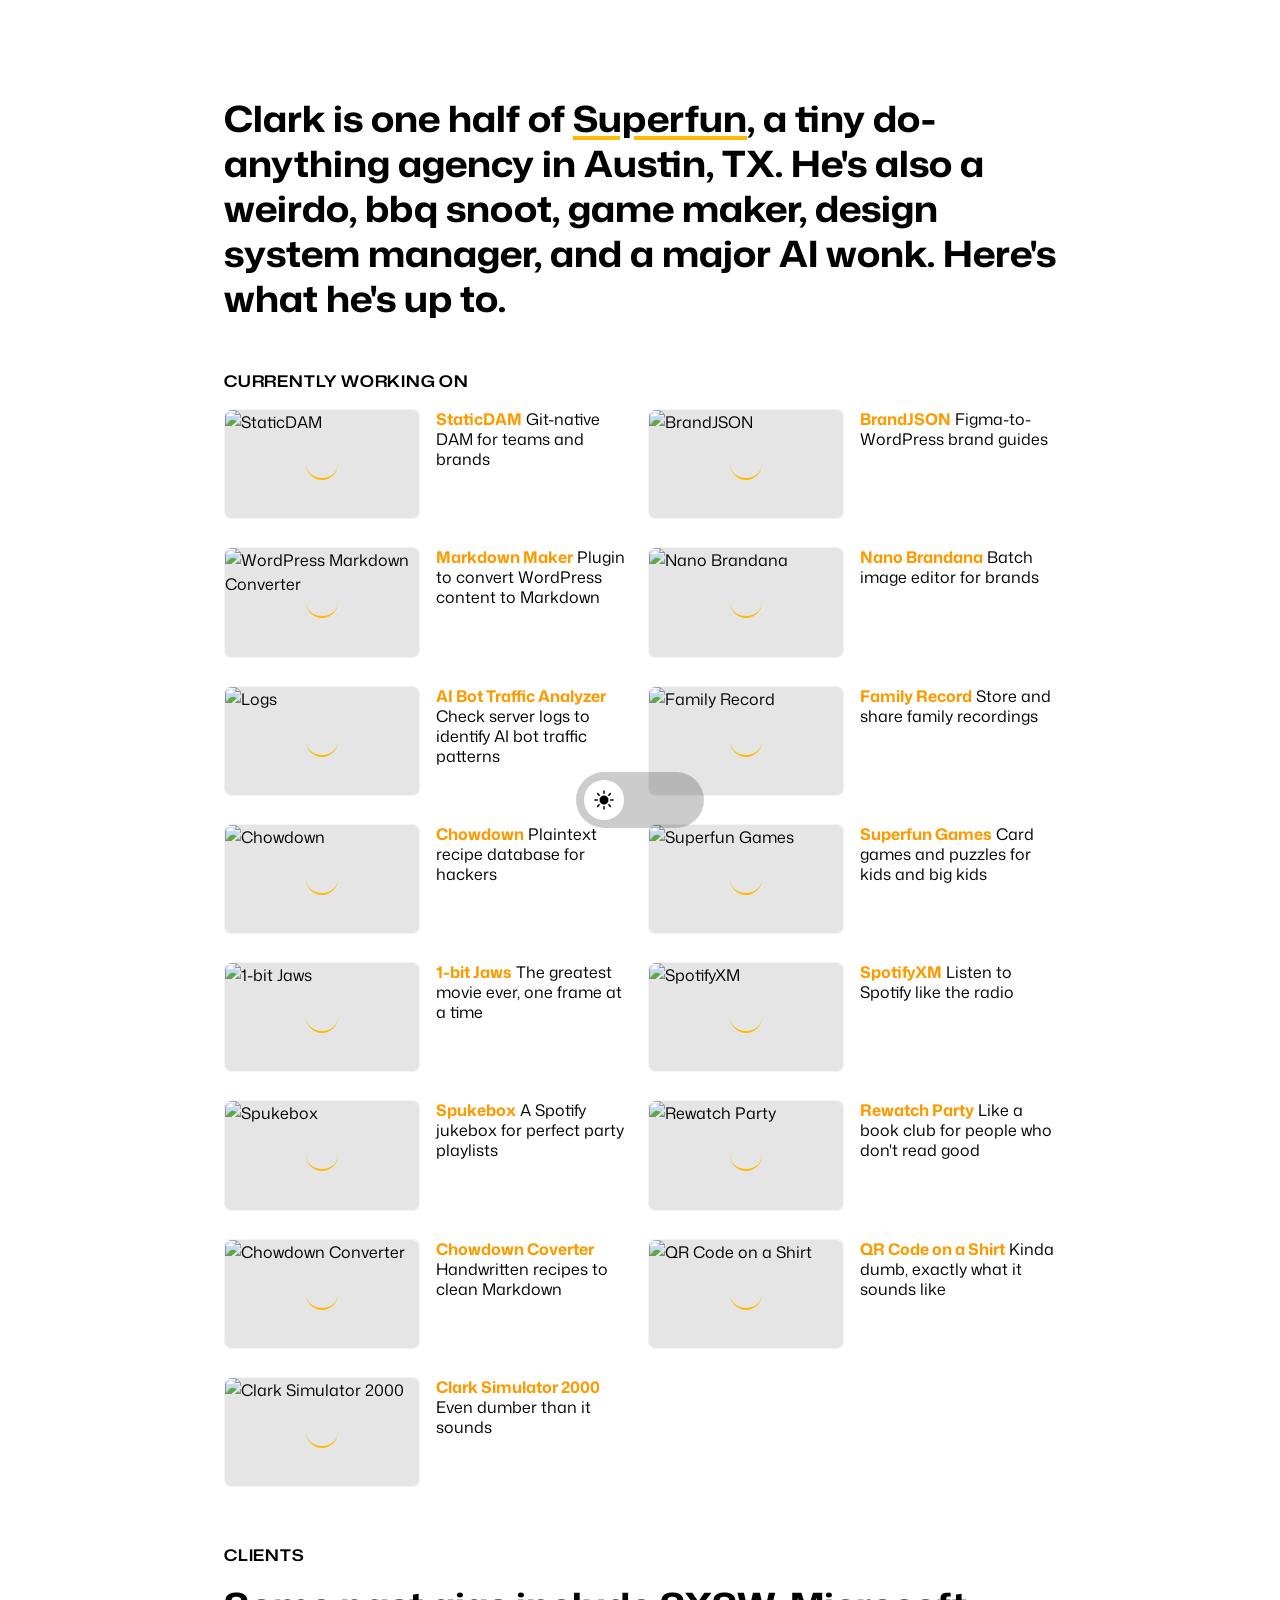
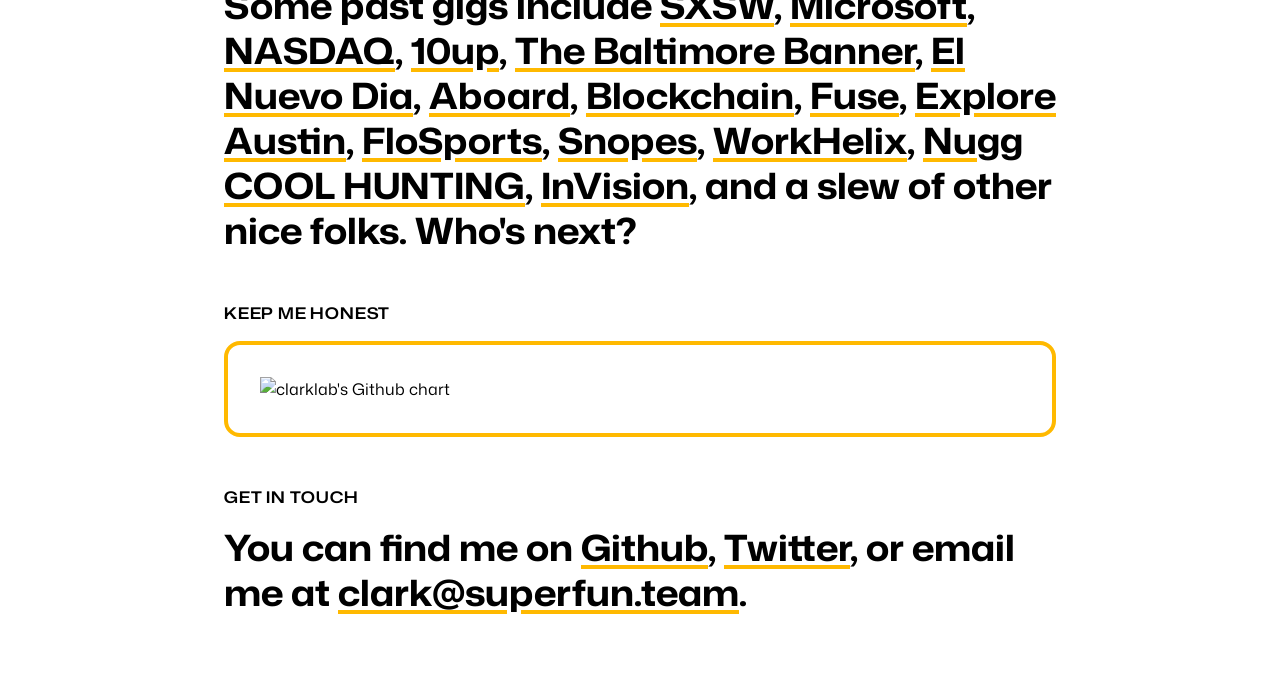
==== commit 92fbf949: "Merge branch 'gh-pages' of https://github.com/clarklab/clarklab.com into gh-pages" ====
--- a/index.html
+++ b/index.html
@@ -23,7 +23,7 @@
 <body class="light p-8 space-y-12 max-w-4xl mx-auto font-sans dark:bg-black ink:bg-gray-300 fun:bg-red-400">
 
   <section class="intro lead mt-8 md:mt-16">
-    <h1 class="text-2xl sm:text-4xl leading-tight font-bold mb-4 font-stretch-semi-expanded">Clark is one half of <a target="_blank" href="https://superfun.team">Superfun</a>, a tiny do-anything agency in Austin, TX. He's also a weirdo, bbq snoot, game maker, and a major AI wonk. Here's what he's up to.</h1>
+    <h1 class="text-2xl sm:text-4xl leading-tight font-bold mb-4 font-stretch-semi-expanded">Clark is one half of <a target="_blank" href="https://superfun.team">Superfun</a>, a tiny do-anything agency in Austin, TX. He's also a weirdo, bbq snoot, game maker, design system manager, and a major AI wonk. Here's what he's up to.</h1>
   </section>
 
   <section class="currently">
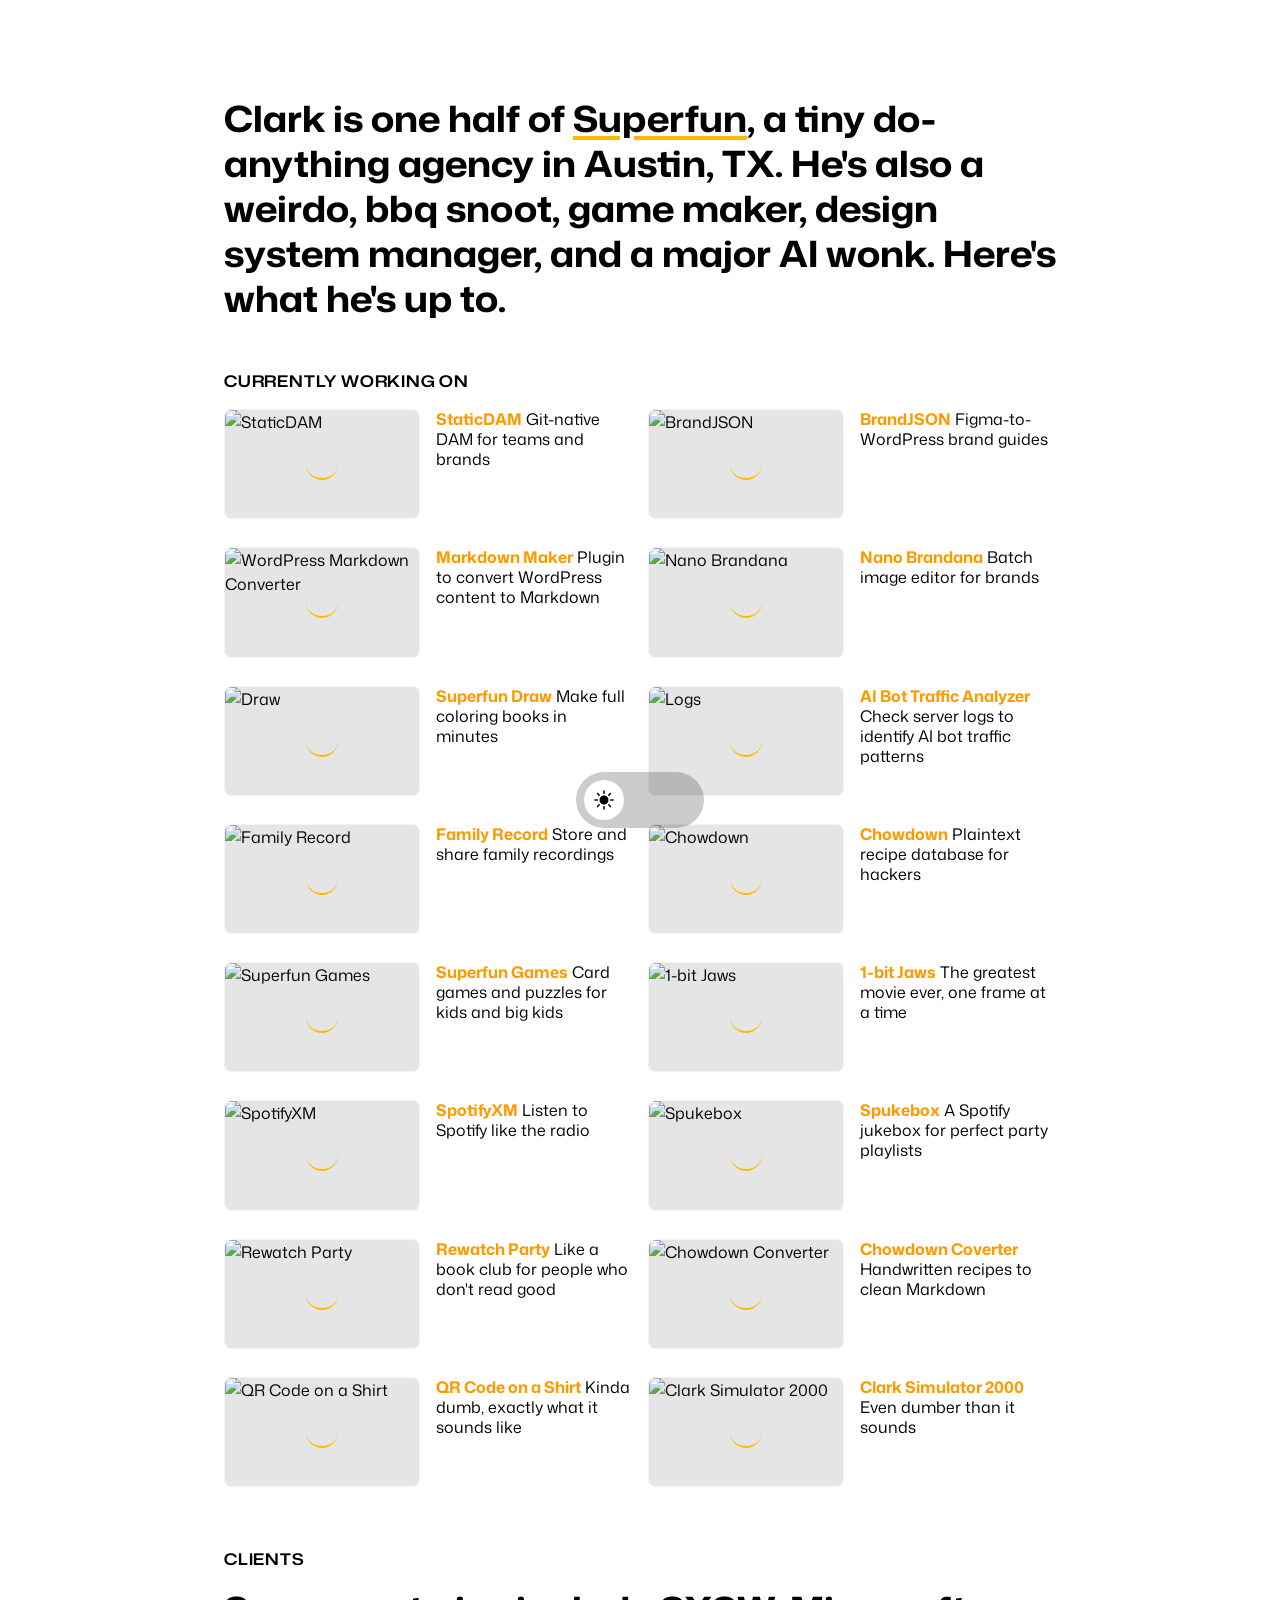
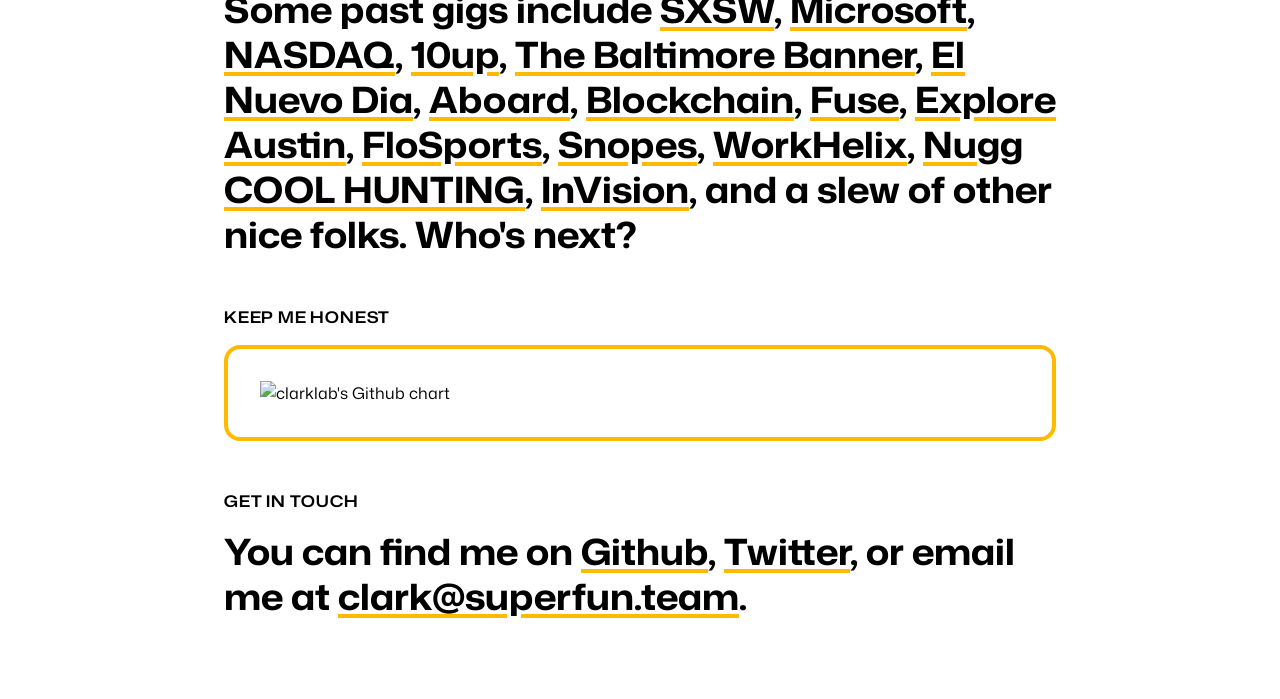
==== commit ef62c4a3: "content" ====
--- a/index.html
+++ b/index.html
@@ -56,6 +56,13 @@
           <div class="animate-spin rounded-full h-8 w-8 border-b-2 border-amber-400 z-1 relative"></div>
         </div>
         <p class="leading-tight"><strong>Nano Brandana</strong> Batch image editor for brands</p>
+      </a></li>
+      <li><a class="grid gap-4 grid-cols-2" target="_blank" href="https://draw.superfun.games">
+        <div class="thumb aspect-video w-full bg-black/10 rounded-lg mb-2 flex items-center justify-center relative">
+          <img src="https://draw.superfun.games/opengraph-image.png" class="absolute inset-0 w-full h-full object-cover rounded-lg z-10 border border-gray-100" alt="Draw" />
+          <div class="animate-spin rounded-full h-8 w-8 border-b-2 border-amber-400 z-1 relative"></div>
+        </div>
+        <p class="leading-tight"><strong>Superfun Draw</strong> Make full coloring books in minutes</p>
       </a></li>
       <li><a class="grid gap-4 grid-cols-2" target="_blank" href="https://logs.superfun.games/">
         <div class="thumb aspect-video w-full bg-black/10 rounded-lg mb-2 flex items-center justify-center relative">
